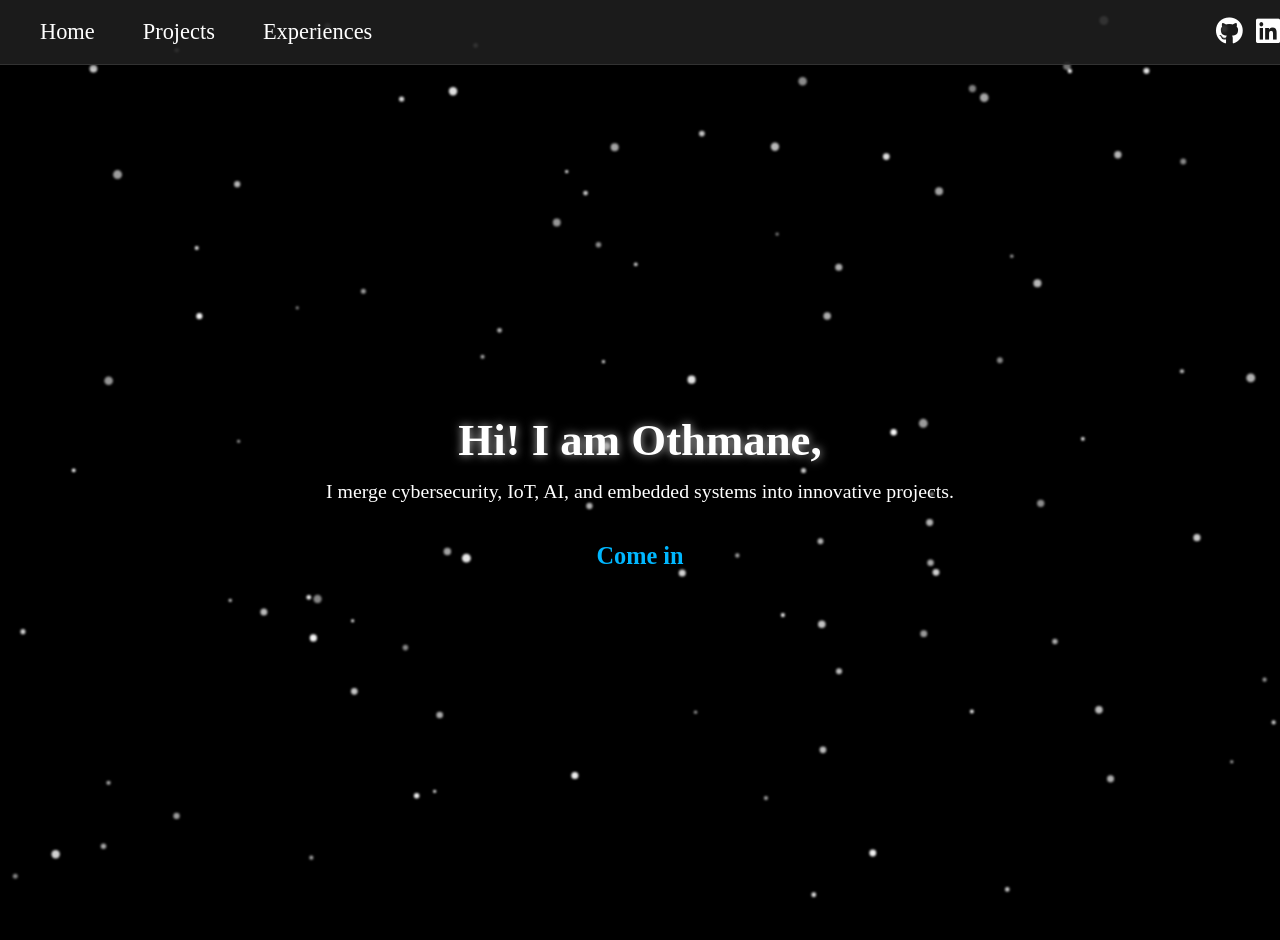
==== index.html @ dab1bed2 "another" ====
<!DOCTYPE html>
<html lang="en">
<head>
    <meta charset="UTF-8">
    <meta name="viewport" content="width=device-width, initial-scale=1.0">
    <title>Othmane's Portfolio</title>
    <link rel="stylesheet" href="https://cdnjs.cloudflare.com/ajax/libs/font-awesome/6.4.2/css/all.min.css">
    <style>
        body {
            margin: 0;
            font-family: 'Noto Serif', serif;
            background: #000000; /* Solid black background */
            color: #ffffff;
            overflow-x: hidden;
        }

        #particles {
            position: absolute;
            top: 0;
            left: 0;
            width: 100%;
            height: 100%;
            pointer-events: none;
            z-index: 0;
            filter: blur(1px); /* Glow effect for particles */
        }

        nav {
            background: rgba(30, 30, 30, 0.9); /* Slightly lighter, semi-transparent gray */
            padding: 1rem;
            position: fixed;
            width: 100%;
            top: 0;
            z-index: 2;
            box-shadow: 0 2px 5px rgba(0, 0, 0, 0.3); /* Subtle shadow for depth */
            border-bottom: 1px solid rgba(255, 255, 255, 0.1); /* Subtle border */
            display: flex;
            justify-content: space-between;
            align-items: center;
        }

        .nav-links {
            display: flex;
            align-items: center;
            flex-wrap: wrap; /* Allow wrapping on small screens */
        }

        .nav-links a {
            color: #ffffff;
            text-decoration: none;
            margin: 0 1.5rem;
            font-size: calc(1rem + 0.5vw); /* Larger on wider screens */
            font-family: 'Noto Serif', serif;
            transition: color 0.3s;
        }

        .nav-links a:hover {
            color: #800080; /* Purple hover effect */
            text-decoration: none;
        }

        .social-links {
            display: flex;
            align-items: center;
            margin-right: 1rem;
        }

        .social-links a {
            color: #ffffff;
            font-size: calc(1.4rem + 0.4vw); /* Adjusted for mobile */
            margin-left: 0.8rem;
            transition: color 0.3s;
        }

        .social-links a:hover {
            color: #800080; /* Purple hover effect */
        }

        .content {
            max-width: 1200px;
            margin: 80px auto 20px;
            padding: 20px;
            text-align: left; /* Left-align all content */
            z-index: 1;
            position: relative;
        }

        .home-text {
            display: flex;
            flex-direction: column;
            align-items: center; /* Keep home text centered */
            justify-content: center;
            min-height: calc(100vh - 100px); /* Full viewport height minus nav */
            overflow: hidden; /* Prevent scrolling */
        }

        h1 {
            font-size: calc(2rem + 1vw); /* Larger on wider screens */
            text-shadow: 0 0 10px rgba(255, 255, 255, 0.7);
            font-family: 'Noto Serif', serif;
            margin: 0;
        }

        h2 {
            font-size: calc(1.6rem + 0.5vw); /* Larger for section headings */
            margin: 20px 0 10px;
            font-family: 'Noto Serif', serif;
        }

        p {
            font-size: calc(1rem + 0.3vw); /* Slightly larger text */
            margin: 10px 0;
            line-height: 1.6;
            font-family: 'Noto Serif', serif;
        }

        .home-text p:last-child {
            font-size: calc(1.2rem + 0.4vw); /* Larger for emphasis */
            font-weight: bold;
            margin-top: 20px;
            color: #00b7ff; /* Blue for emphasis */
            transition: color 0.3s;
        }

        .home-text p:last-child:hover {
            color: #800080; /* Purple hover effect */
        }

        .grid {
            display: grid;
            grid-template-columns: repeat(auto-fit, minmax(350px, 1fr)); /* Max 2 columns */
            gap: 30px; /* Increased gap for less crowding */
            margin-top: 20px;
        }

        .experience-grid {
            display: flex;
            flex-direction: column;
            gap: 30px; /* Increased gap */
            margin-top: 20px;
        }

        .card {
            background: rgba(255, 255, 255, 0.1);
            border-radius: 10px;
            padding: 25px; /* More padding for breathing room */
            transition: transform 0.3s;
            min-height: 450px; /* Slightly taller cards */
            text-align: left; /* Left-align card content */
        }

        .experience-card {
            background: rgba(255, 255, 255, 0.1);
            border-radius: 10px;
            padding: 25px; /* More padding */
            transition: transform 0.3s;
            width: calc(100% - 40px); /* Full width minus padding for aesthetics */
            text-align: left; /* Left-align card content */
        }

        .card:hover, .experience-card:hover {
            transform: translateY(-5px);
        }

        .card h3, .experience-card h3 {
            margin: 0 0 10px;
            font-size: calc(1.3rem + 0.3vw); /* Larger title */
            font-family: 'Noto Serif', serif;
            display: flex;
            justify-content: flex-start; /* Left-align title and icons */
            gap: 10px;
        }

        .card h3 a, .experience-card h3 a {
            color: #ffffff;
            text-decoration: none;
            font-size: calc(1.4rem + 0.4vw); /* Larger icons */
            transition: color 0.3s;
        }

        .card h3 a:hover, .experience-card h3 a:hover {
            color: #00b7ff;
        }

        .card p, .experience-card p {
            margin: 0 0 10px;
            font-size: calc(1rem + 0.2vw); /* Larger body text */
            line-height: 1.5;
            font-family: 'Noto Serif', serif;
        }

        .card a:not(.icon), .experience-card a:not(.icon) {
            color: #00b7ff;
            text-decoration: none;
        }

        .card a:not(.icon):hover, .experience-card a:not(.icon):hover {
            text-decoration: underline;
        }

        .video-container {
            position: relative;
            padding-bottom: 56.25%; /* 16:9 aspect ratio */
            height: 0;
            margin: 10px 0;
        }

        .video-container iframe {
            position: absolute;
            top: 0;
            left: 0;
            width: 100%;
            height: 100%;
            border: none;
            border-radius: 5px;
        }

        .certificate-image {
            max-width: 100%;
            height: auto;
            border-radius: 5px;
            margin: 10px 0;
        }

        @media (max-width: 600px) {
            nav {
                flex-direction: column;
                padding: 0.5rem;
            }

            .nav-links {
                margin-bottom: 0.5rem;
            }

            .nav-links a {
                margin: 0 0.8rem;
                font-size: calc(0.9rem + 0.5vw);
            }

            .social-links a {
                font-size: calc(1.2rem + 0.4vw);
                margin-left: 0.5rem;
            }

            .content {
                margin: 60px auto 10px;
                padding: 10px;
                text-align: left; /* Maintain left alignment on mobile */
            }

            .home-text {
                min-height: calc(100vh - 80px); /* Adjust for smaller nav */
            }

            h1 {
                font-size: calc(1.8rem + 1vw);
            }

            h2 {
                font-size: calc(1.4rem + 0.5vw);
            }

            p {
                font-size: calc(0.9rem + 0.3vw);
            }

            .home-text p:last-child {
                font-size: calc(1rem + 0.4vw);
            }

            .grid {
                grid-template-columns: 1fr; /* Single column on mobile */
            }

            .experience-grid {
                gap: 20px; /* Slightly smaller gap on mobile */
            }

            .card, .experience-card {
                min-height: 300px; /* Shorter cards on mobile */
                padding: 15px;
                text-align: left; /* Maintain left alignment on mobile */
            }

            .experience-card {
                width: calc(100% - 20px); /* Adjust padding for mobile */
            }

            .card h3, .experience-card h3 {
                font-size: calc(1.1rem + 0.3vw);
                justify-content: flex-start; /* Maintain left alignment on mobile */
            }

            .card p, .experience-card p {
                font-size: calc(0.9rem + 0.2vw);
            }
        }
    </style>
</head>
<body>
    <canvas id="particles"></canvas>
    <nav>
        <div class="nav-links">
            <a href="#home">Home</a>
            <a href="#projects">Projects</a>
            <a href="#experiences-certifications">Experiences</a>
        </div>
        <div class="social-links">
            <a href="https://github.com/elEsquina" target="_blank"><i class="fab fa-github"></i></a>
            <a href="https://www.linkedin.com/in/othmane-azoubi-593814257" target="_blank"><i class="fab fa-linkedin"></i></a>
        </div>
    </nav>
    <div class="content" id="content">
        <div class="home-text" id="home">
            <h1>Hi! I am Othmane,</h1>
            <p>I merge cybersecurity, IoT, AI, and embedded systems into innovative projects.</p>
            <p>Come in</p>
        </div>
    </div>

    <script>
        // Particle effect
        const canvas = document.getElementById('particles');
        const ctx = canvas.getContext('2d');
        canvas.width = window.innerWidth;
        canvas.height = window.innerHeight;

        const particlesArray = [];
        const numberOfParticles = 100;
        const trailLength = 10; // Number of trail points

        class Particle {
            constructor() {
                this.reset();
            }

            reset() {
                this.x = Math.random() * canvas.width;
                this.y = Math.random() * canvas.height;
                this.size = Math.random() * 3 + 1.5; // Base size
                this.baseSize = this.size; // Store original size
                this.speedX = Math.random() * 0.4 - 0.2;
                this.speedY = Math.random() * 0.4 - 0.2;
                this.brightness = Math.random() * 0.5 + 0.5; // Base brightness
                this.baseBrightness = this.brightness; // Store original brightness
                this.isActive = false; // Track activation state
                this.activeTimer = 0; // Timer for activation duration
                this.trail = []; // Store trail positions
            }

            update() {
                if (this.isActive) {
                    // Update trail
                    this.trail.push({ x: this.x, y: this.y, brightness: this.brightness });
                    if (this.trail.length > trailLength) {
                        this.trail.shift();
                    }
                    // Check timer
                    this.activeTimer -= 16.67; // Approx. 60fps (1000ms / 60)
                    if (this.activeTimer <= 0) {
                        this.isActive = false;
                        this.size = this.baseSize;
                        this.brightness = this.baseBrightness;
                        this.trail = []; // Clear trail
                    }
                } else {
                    // Normal movement
                    this.x += this.speedX;
                    this.y += this.speedY;
                    if (this.x < 0 || this.x > canvas.width) this.speedX *= -1;
                    if (this.y < 0 || this.y > canvas.height) this.speedY *= -1;
                    this.trail = []; // Clear trail when not active
                }
            }

            draw() {
                // Draw trail
                for (let i = 0; i < this.trail.length; i++) {
                    const trailPoint = this.trail[i];
                    const trailBrightness = this.brightness * (i + 1) / this.trail.length;
                    ctx.fillStyle = `rgba(255, 255, 255, ${trailBrightness * 0.5})`;
                    ctx.beginPath();
                    ctx.arc(trailPoint.x, trailPoint.y, this.size * (i + 1) / this.trail.length, 0, Math.PI * 2);
                    ctx.fill();
                }
                // Draw main particle
                ctx.fillStyle = `rgba(255, 255, 255, ${this.brightness})`;
                ctx.beginPath();
                ctx.arc(this.x, this.y, this.size, 0, Math.PI * 2);
                ctx.fill();
            }

            activate() {
                this.isActive = true;
                this.size = this.baseSize * 2; // Double size when active
                this.brightness = 1; // Max brightness when active
                this.activeTimer = 500; // Active for 500ms
                this.trail = []; // Clear trail on activation
            }
        }

        function init() {
            for (let i = 0; i < numberOfParticles; i++) {
                particlesArray.push(new Particle());
            }
        }

        function animate() {
            ctx.clearRect(0, 0, canvas.width, canvas.height);
            for (let i = 0; i < particlesArray.length; i++) {
                particlesArray[i].update();
                particlesArray[i].draw();
            }
            requestAnimationFrame(animate);
        }

        // Activate a random particle every 2 seconds
        function activateRandomParticle() {
            const randomIndex = Math.floor(Math.random() * particlesArray.length);
            particlesArray[randomIndex].activate();
        }

        init();
        animate();
        setInterval(activateRandomParticle, 2000); // Activate every 2 seconds

        window.addEventListener('resize', () => {
            canvas.width = window.innerWidth;
            canvas.height = window.innerHeight;
        });

        // Dynamic content rendering
        async function loadContent() {
            try {
                const response = await fetch('data.json');
                if (!response.ok) {
                    throw new Error(`HTTP error! status: ${response.status}`);
                }
                const data = await response.json();
                const contentDiv = document.getElementById('content');

                function renderHome() {
                    contentDiv.innerHTML = `
                        <div class="home-text" id="home">
                            <h1>Hi! I am Othmane,</h1>
                            <p>I merge cybersecurity, IoT, AI, and embedded systems into innovative projects.</p>
                            <p>Come in</p>
                        </div>
                    `;
                }

                function renderProjects() {
                    let html = '<h1>My Projects</h1><div id="projects" class="grid">';
                    data.projects.forEach(project => {
                        html += `
                            <div class="card">
                                <h3>
                                    ${project.title}
                                 </h3>
                                <p>${project.date}</p>
                                ${project.video ? `
                                    <div class="video-container">
                                        <iframe src="${project.video}" title="${project.title} video" frameborder="0" allow="accelerometer; autoplay; clipboard-write; encrypted-media; gyroscope; picture-in-picture" allowfullscreen></iframe>
                                    </div>
                                ` : ''}
                                <div>${project.description}</div>
                                ${project.github ? `
                                    <p><a href="${project.github}" target="_blank">View Source Code</a></p>
                                ` : ''}
                                ${project.link ? `
                                    <p><a href="${project.link}" target="_blank">View Project</a></p>
                                ` : ''}
                            </div>
                        `;
                    });
                    html += '</div>';
                    contentDiv.innerHTML = html;
                }

                function renderExperiencesAndCertifications() {
                    let html = '<h1>Professional Experiences and Certifications</h1><div id="experiences-certifications">';
                    
                    // Professional Experiences Section
                    html += '<h2>Professional Experiences</h2><div class="experience-grid">';
                    if (data.experiences && data.experiences.length > 0) {
                        data.experiences.forEach(exp => {
                            html += `
                                <div class="experience-card">
                                    <h3>
                                        ${exp.title}
                                     </h3>
                                    <p><strong>Company:</strong> ${exp.company}</p>
                                    <p><strong>Date:</strong> ${exp.date}</p>
                                    <p>${exp.description}</p>
                                    ${exp.link ? `
                                        <p><a href="${exp.link}" target="_blank">View Details</a></p>
                                    ` : ''}
                                </div>
                            `;
                        });
                    } else {
                        html += '<p>No professional experiences available at this time.</p>';
                    }
                    html += '</div>';

                    // Certifications Section
                    html += '<h2>Certifications</h2><div class="grid">';
                    if (data.certificates && data.certificates.length > 0) {
                        data.certificates.forEach(cert => {
                            html += `
                                <div class="card">
                                    <h3>
                                        ${cert.title}
                                    
                                    </h3>
                                    <p><strong>Issued by:</strong> ${cert.issuer}</p>
                                    <p><strong>Date:</strong> ${cert.date}</p>
                                    ${cert.image ? `
                                        <img src="${cert.image}" alt="${cert.title}" class="certificate-image">
                                    ` : '<p>No certificate image available.</p>'}
                                </div>
                            `;
                        });
                    } else {
                        html += '<p>No certifications available at this time.</p>';
                    }
                    html += '</div>';

                    contentDiv.innerHTML = html;
                }

                // Handle navigation
                window.addEventListener('hashchange', () => {
                    const hash = window.location.hash || '#home';
                    if (hash === '#home') renderHome();
                    else if (hash === '#projects') renderProjects();
                    else if (hash === '#experiences-certifications') renderExperiencesAndCertifications();
                });

                // Initial render based on hash
                const hash = window.location.hash || '#home';
                if (hash === '#home') renderHome();
                else if (hash === '#projects') renderProjects();
                else if (hash === '#experiences-certifications') renderExperiencesAndCertifications();
            } catch (error) {
                console.error('Error loading data:', error);
                const contentDiv = document.getElementById('content');
                contentDiv.innerHTML = `
                    <div class="home-text" id="home">
                        <h1>Hi! I am Othmane,</h1>
                        <p>I merge cybersecurity, IoT, AI, and embedded systems into innovative projects.</p>
                        <p>Come in</p>
                        <p style="color: #ff5555;">Error loading content. Please ensure data.json is accessible and try again.</p>
                    </div>
                `;
            }
        }

        loadContent();
    </script>
</body>
</html>
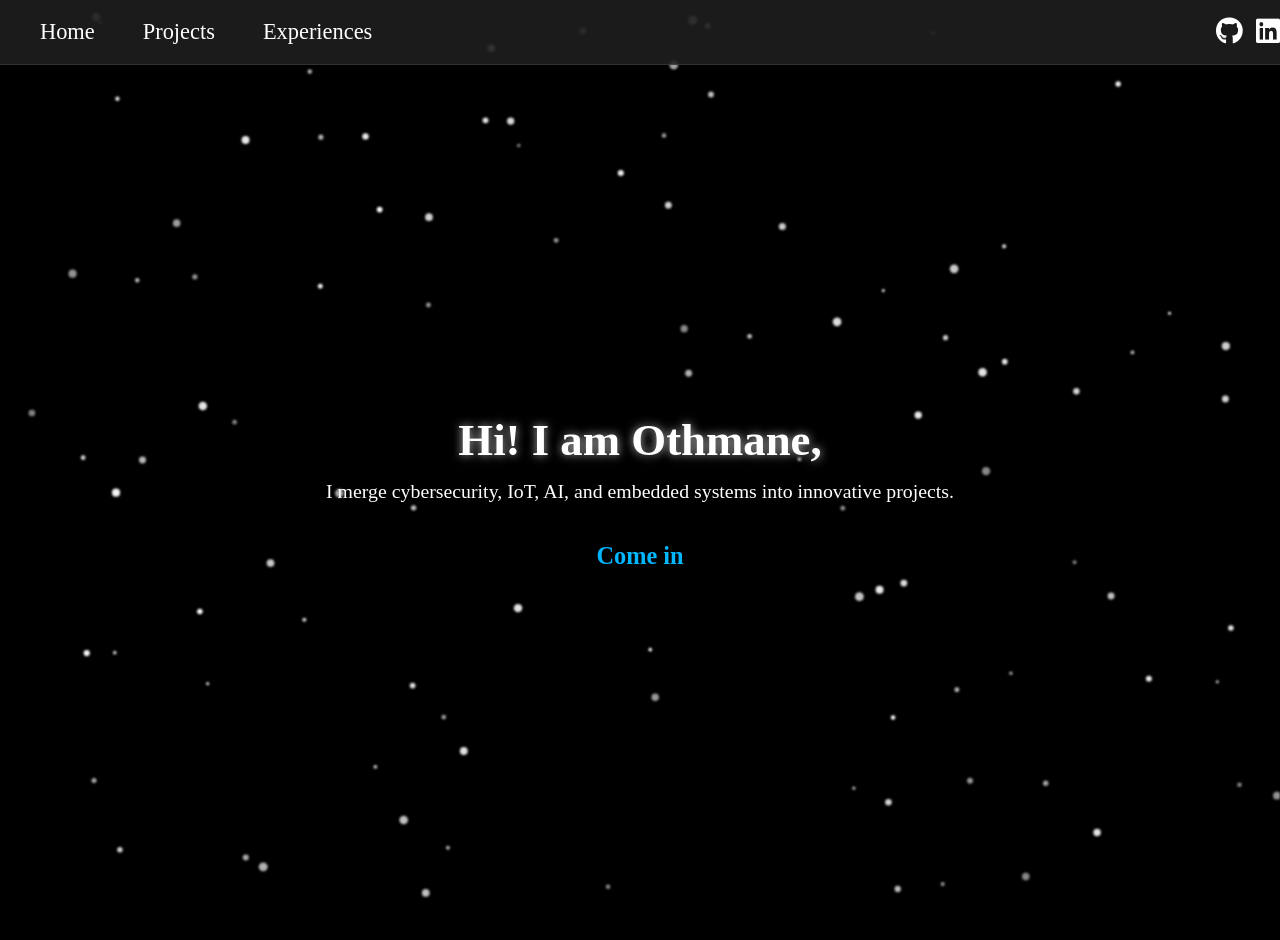
==== commit 554f6f19: "edit" ====
--- a/index.html
+++ b/index.html
@@ -3,7 +3,7 @@
 <head>
     <meta charset="UTF-8">
     <meta name="viewport" content="width=device-width, initial-scale=1.0">
-    <title>Othmane's Portfolio</title>
+    <title>Othmane</title>
     <link rel="stylesheet" href="https://cdnjs.cloudflare.com/ajax/libs/font-awesome/6.4.2/css/all.min.css">
     <style>
         body {
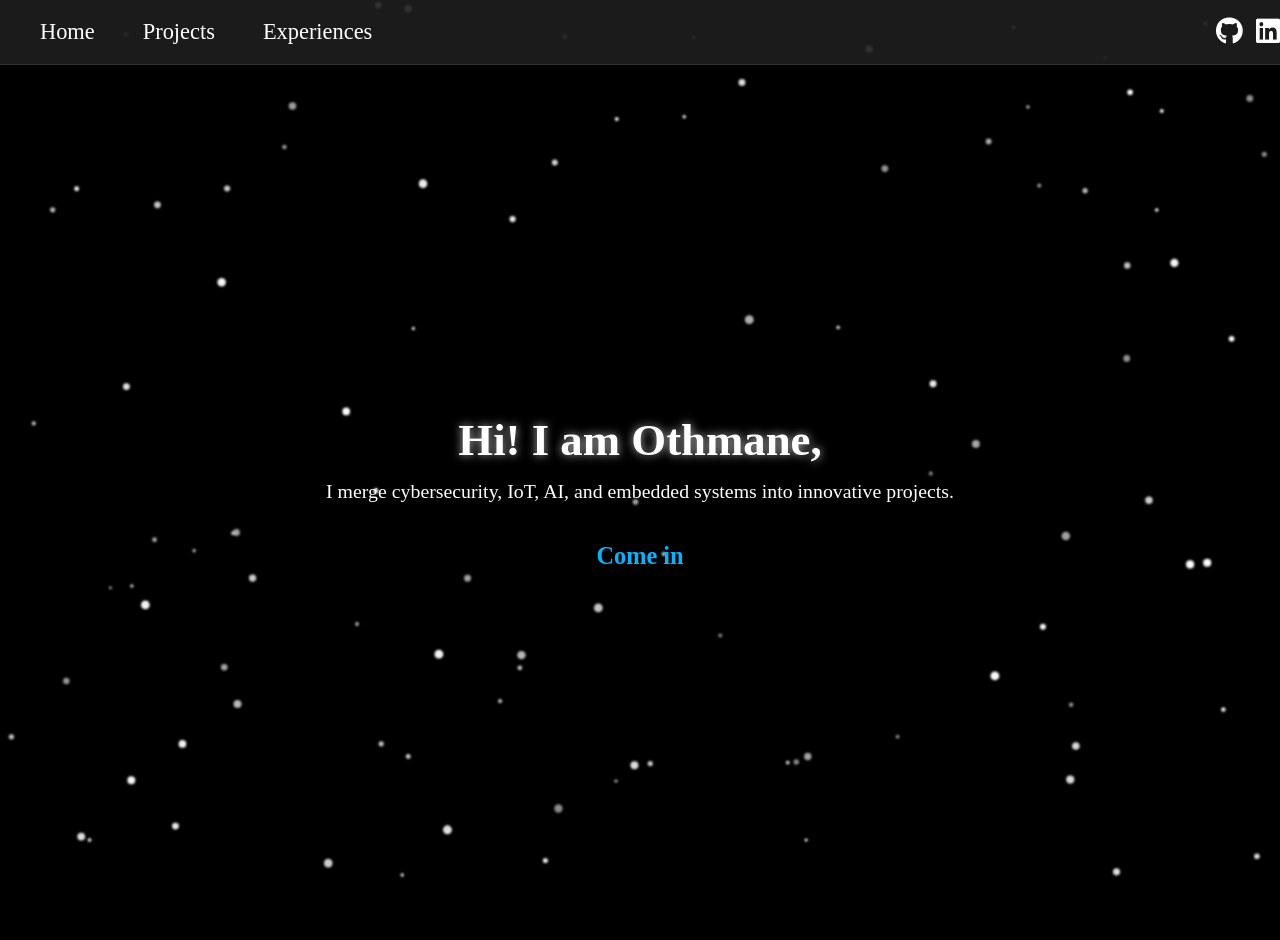
==== commit 87595d70: "edit" ====
--- a/index.html
+++ b/index.html
@@ -4,6 +4,7 @@
     <meta charset="UTF-8">
     <meta name="viewport" content="width=device-width, initial-scale=1.0">
     <title>Othmane</title>
+    <link rel="icon" href="ico.png" type="image/png">
     <link rel="stylesheet" href="https://cdnjs.cloudflare.com/ajax/libs/font-awesome/6.4.2/css/all.min.css">
     <style>
         body {
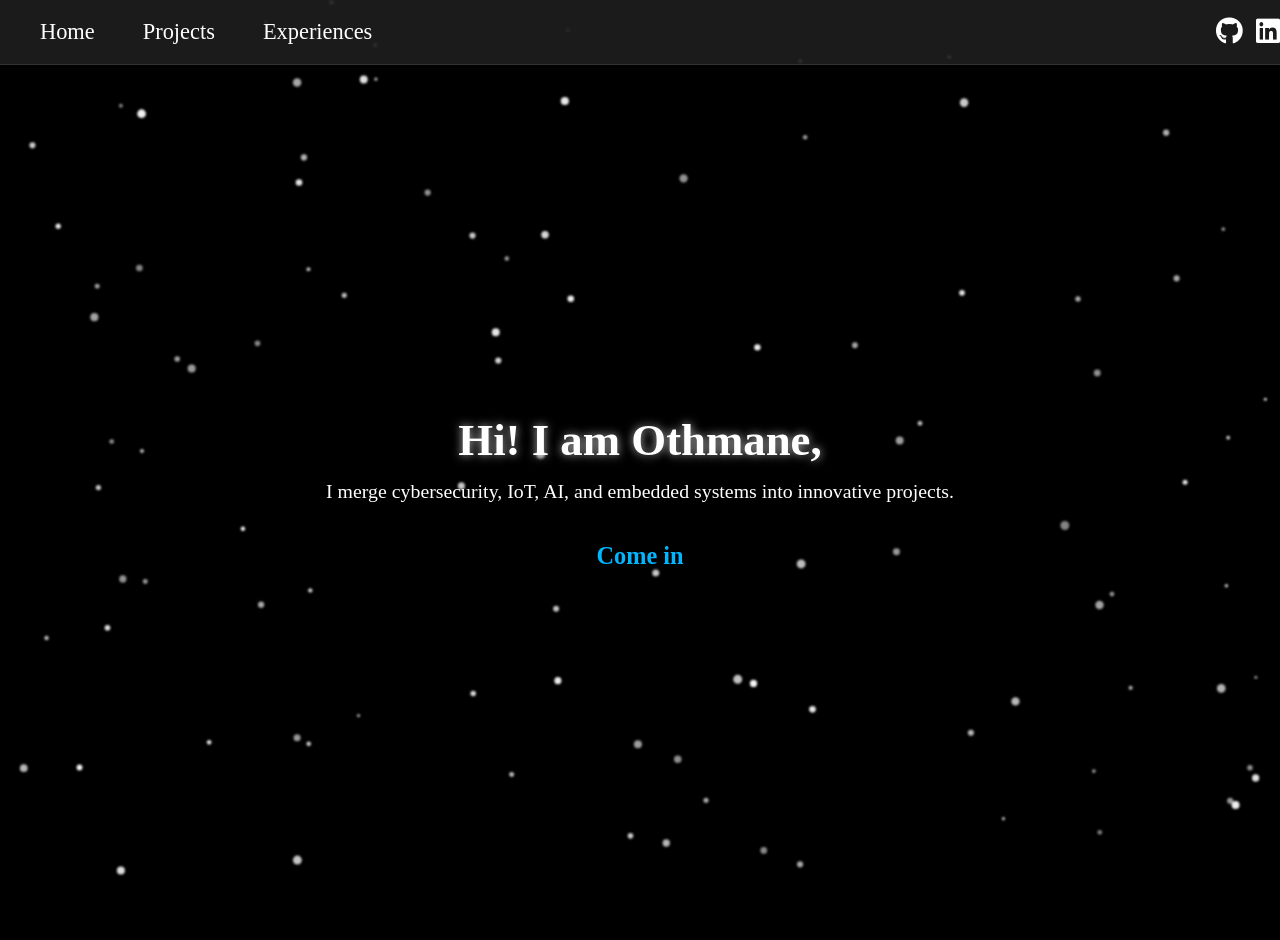
==== commit 77b7d6f9: "a" ====
--- a/index.html
+++ b/index.html
@@ -315,7 +315,7 @@
         <div class="home-text" id="home">
             <h1>Hi! I am Othmane,</h1>
             <p>I merge cybersecurity, IoT, AI, and embedded systems into innovative projects.</p>
-            <p>Come in</p>
+            <p><a href="#projects">Come in</a></p>
         </div>
     </div>
 
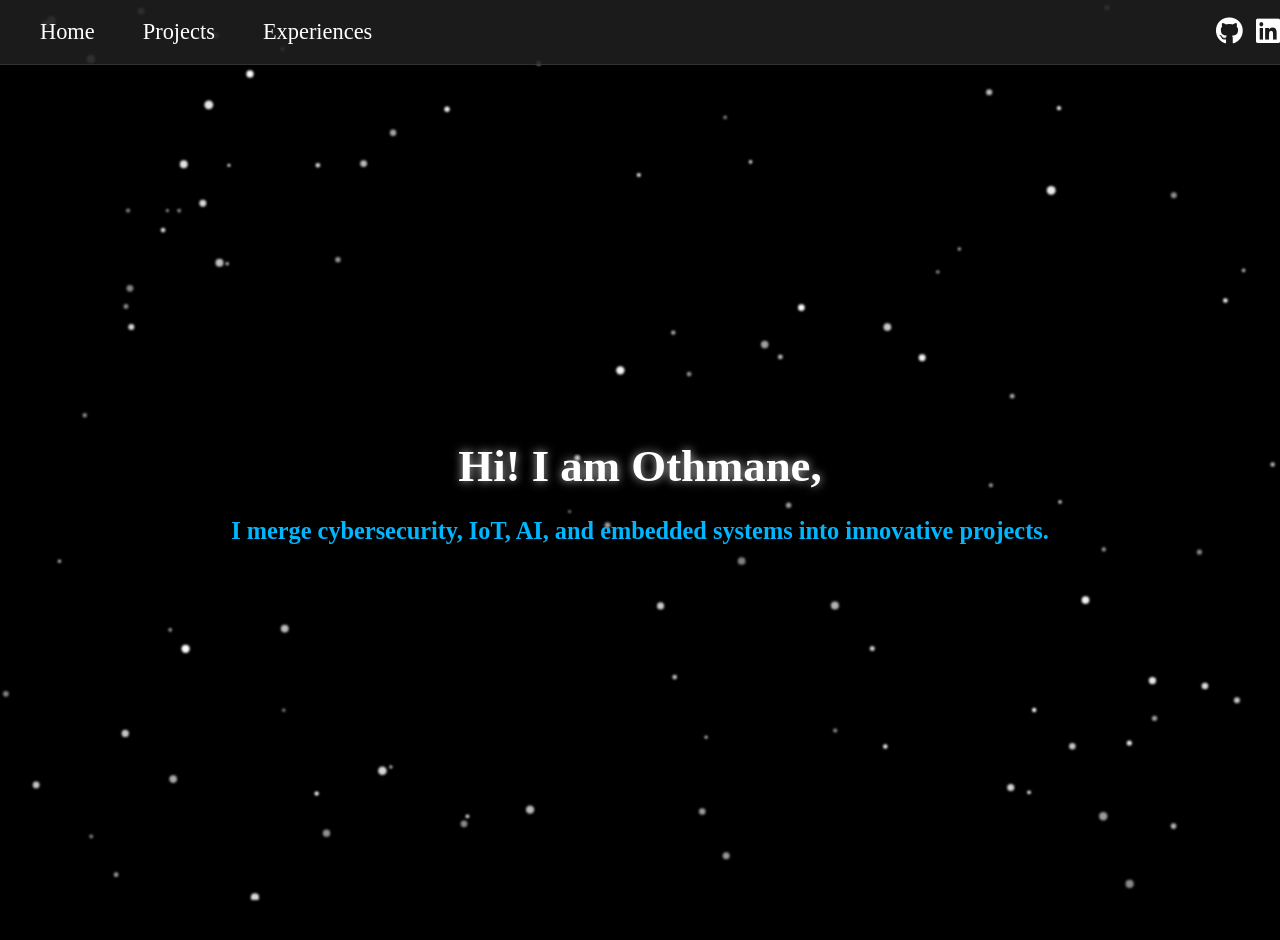
==== commit 21fa0a42: "reports" ====
--- a/index.html
+++ b/index.html
@@ -9,7 +9,7 @@
     <style>
         body {
             margin: 0;
-            font-family: 'Noto Serif', serif;
+            font-family: 'Times New Roman', Times, serif; /* LaTeX-like font */
             background: #000000; /* Solid black background */
             color: #ffffff;
             overflow-x: hidden;
@@ -51,7 +51,7 @@
             text-decoration: none;
             margin: 0 1.5rem;
             font-size: calc(1rem + 0.5vw); /* Larger on wider screens */
-            font-family: 'Noto Serif', serif;
+            font-family: 'Times New Roman', Times, serif;
             transition: color 0.3s;
         }
 
@@ -98,21 +98,21 @@
         h1 {
             font-size: calc(2rem + 1vw); /* Larger on wider screens */
             text-shadow: 0 0 10px rgba(255, 255, 255, 0.7);
-            font-family: 'Noto Serif', serif;
+            font-family: 'Times New Roman', Times, serif;
             margin: 0;
         }
 
         h2 {
             font-size: calc(1.6rem + 0.5vw); /* Larger for section headings */
             margin: 20px 0 10px;
-            font-family: 'Noto Serif', serif;
+            font-family: 'Times New Roman', Times, serif;
         }
 
         p {
             font-size: calc(1rem + 0.3vw); /* Slightly larger text */
             margin: 10px 0;
             line-height: 1.6;
-            font-family: 'Noto Serif', serif;
+            font-family: 'Times New Roman', Times, serif;
         }
 
         .home-text p:last-child {
@@ -166,7 +166,7 @@
         .card h3, .experience-card h3 {
             margin: 0 0 10px;
             font-size: calc(1.3rem + 0.3vw); /* Larger title */
-            font-family: 'Noto Serif', serif;
+            font-family: 'Times New Roman', Times, serif;
             display: flex;
             justify-content: flex-start; /* Left-align title and icons */
             gap: 10px;
@@ -187,12 +187,13 @@
             margin: 0 0 10px;
             font-size: calc(1rem + 0.2vw); /* Larger body text */
             line-height: 1.5;
-            font-family: 'Noto Serif', serif;
+            font-family: 'Times New Roman', Times, serif;
         }
 
         .card a:not(.icon), .experience-card a:not(.icon) {
             color: #00b7ff;
             text-decoration: none;
+            margin-right: 15px; /* Space between buttons */
         }
 
         .card a:not(.icon):hover, .experience-card a:not(.icon):hover {
@@ -315,7 +316,6 @@
         <div class="home-text" id="home">
             <h1>Hi! I am Othmane,</h1>
             <p>I merge cybersecurity, IoT, AI, and embedded systems into innovative projects.</p>
-            <p><a href="#projects">Come in</a></p>
         </div>
     </div>
 
@@ -445,7 +445,6 @@
                         <div class="home-text" id="home">
                             <h1>Hi! I am Othmane,</h1>
                             <p>I merge cybersecurity, IoT, AI, and embedded systems into innovative projects.</p>
-                            <p>Come in</p>
                         </div>
                     `;
                 }
@@ -457,7 +456,7 @@
                             <div class="card">
                                 <h3>
                                     ${project.title}
-                                 </h3>
+                                </h3>
                                 <p>${project.date}</p>
                                 ${project.video ? `
                                     <div class="video-container">
@@ -465,12 +464,17 @@
                                     </div>
                                 ` : ''}
                                 <div>${project.description}</div>
-                                ${project.github ? `
-                                    <p><a href="${project.github}" target="_blank">View Source Code</a></p>
-                                ` : ''}
-                                ${project.link ? `
-                                    <p><a href="${project.link}" target="_blank">View Project</a></p>
-                                ` : ''}
+                                <p>
+                                    ${project.github ? `
+                                        <a href="${project.github}" target="_blank">View Source Code</a>
+                                    ` : ''}
+                                    ${project.report ? `
+                                        <a href="${project.report}" target="_blank">View Report</a>
+                                    ` : ''}
+                                    ${project.link ? `
+                                        <a href="${project.link}" target="_blank">View Project</a>
+                                    ` : ''}
+                                </p>
                             </div>
                         `;
                     });
@@ -489,13 +493,18 @@
                                 <div class="experience-card">
                                     <h3>
                                         ${exp.title}
-                                     </h3>
+                                    </h3>
                                     <p><strong>Company:</strong> ${exp.company}</p>
                                     <p><strong>Date:</strong> ${exp.date}</p>
                                     <p>${exp.description}</p>
-                                    ${exp.link ? `
-                                        <p><a href="${exp.link}" target="_blank">View Details</a></p>
-                                    ` : ''}
+                                    <p>
+                                        ${exp.link ? `
+                                            <a href="${exp.link}" target="_blank">View Details</a>
+                                        ` : ''}
+                                        ${exp.report ? `
+                                            <a href="${exp.report}" target="_blank">View Report</a>
+                                        ` : ''}
+                                    </p>
                                 </div>
                             `;
                         });
@@ -512,7 +521,6 @@
                                 <div class="card">
                                     <h3>
                                         ${cert.title}
-                                    
                                     </h3>
                                     <p><strong>Issued by:</strong> ${cert.issuer}</p>
                                     <p><strong>Date:</strong> ${cert.date}</p>
@@ -550,7 +558,6 @@
                     <div class="home-text" id="home">
                         <h1>Hi! I am Othmane,</h1>
                         <p>I merge cybersecurity, IoT, AI, and embedded systems into innovative projects.</p>
-                        <p>Come in</p>
                         <p style="color: #ff5555;">Error loading content. Please ensure data.json is accessible and try again.</p>
                     </div>
                 `;
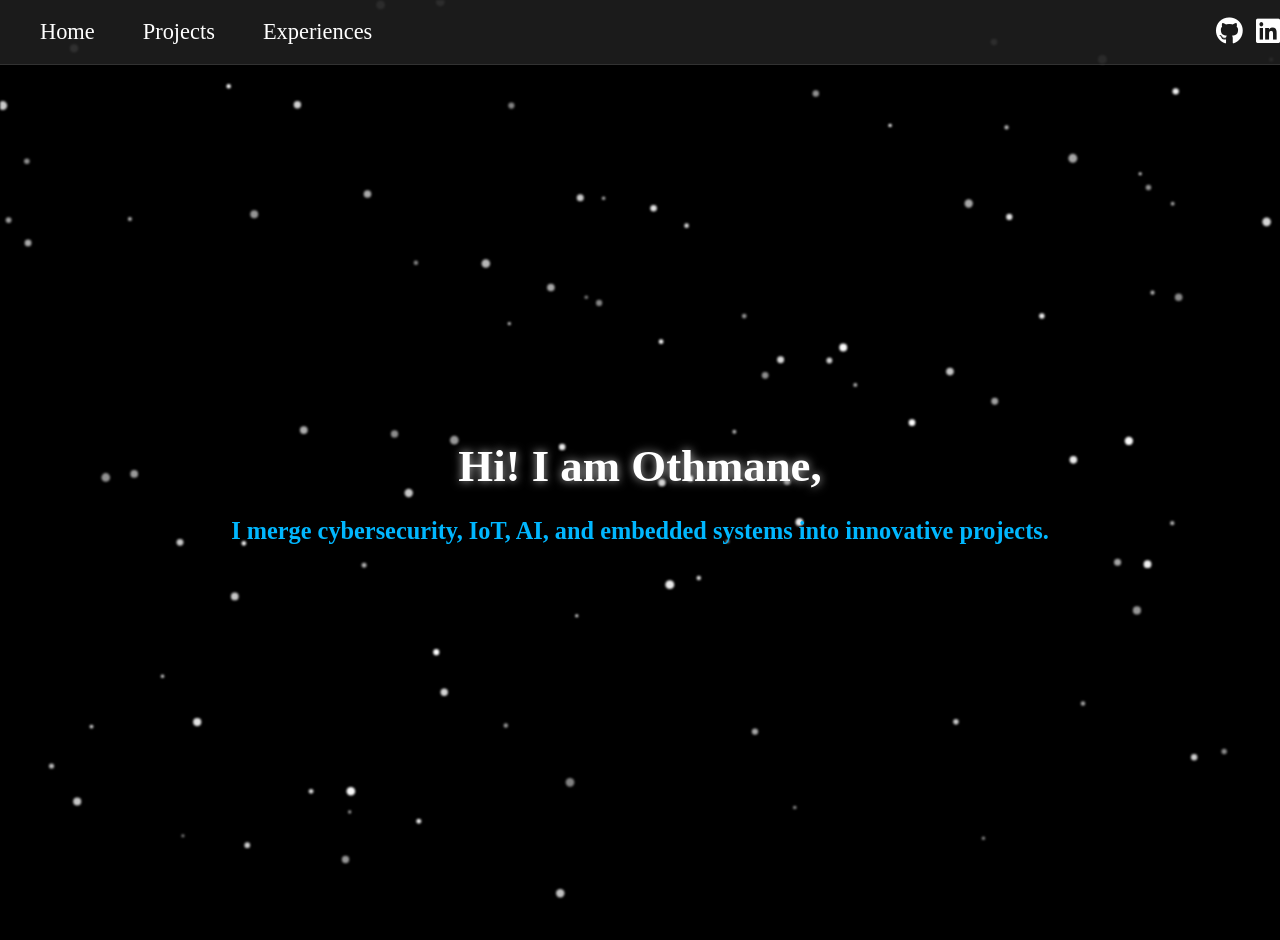
==== commit da28ee41: "certifs" ====
--- a/index.html
+++ b/index.html
@@ -190,14 +190,24 @@
             font-family: 'Times New Roman', Times, serif;
         }
 
-        .card a:not(.icon), .experience-card a:not(.icon) {
-            color: #00b7ff;
+        .button {
+            display: inline-block;
+            padding: 8px 16px;
+            background: #00b7ff; /* Blue background */
+            color: #ffffff;
             text-decoration: none;
-            margin-right: 15px; /* Space between buttons */
-        }
-
-        .card a:not(.icon):hover, .experience-card a:not(.icon):hover {
-            text-decoration: underline;
+            border-radius: 5px;
+            margin-right: 10px;
+            margin-top: 10px;
+            font-size: calc(0.9rem + 0.2vw);
+            transition: background 0.3s, transform 0.2s;
+            font-family: 'Times New Roman', Times, serif;
+        }
+
+        .button:hover {
+            background: #800080; /* Purple hover effect */
+            transform: scale(1.05);
+            text-decoration: none;
         }
 
         .video-container {
@@ -295,6 +305,11 @@
 
             .card p, .experience-card p {
                 font-size: calc(0.9rem + 0.2vw);
+            }
+
+            .button {
+                padding: 6px 12px;
+                font-size: calc(0.8rem + 0.2vw);
             }
         }
     </style>
@@ -466,13 +481,13 @@
                                 <div>${project.description}</div>
                                 <p>
                                     ${project.github ? `
-                                        <a href="${project.github}" target="_blank">View Source Code</a>
+                                        <a href="${project.github}" target="_blank" class="button">View Source Code</a>
                                     ` : ''}
                                     ${project.report ? `
-                                        <a href="${project.report}" target="_blank">View Report</a>
+                                        <a href="${project.report}" target="_blank" class="button">View Report</a>
                                     ` : ''}
                                     ${project.link ? `
-                                        <a href="${project.link}" target="_blank">View Project</a>
+                                        <a href="${project.link}" target="_blank" class="button">View Project</a>
                                     ` : ''}
                                 </p>
                             </div>
@@ -499,10 +514,10 @@
                                     <p>${exp.description}</p>
                                     <p>
                                         ${exp.link ? `
-                                            <a href="${exp.link}" target="_blank">View Details</a>
+                                            <a href="${exp.link}" target="_blank" class="button">View Details</a>
                                         ` : ''}
                                         ${exp.report ? `
-                                            <a href="${exp.report}" target="_blank">View Report</a>
+                                            <a href="${exp.report}" target="_blank" class="button">View Report</a>
                                         ` : ''}
                                     </p>
                                 </div>
@@ -527,6 +542,9 @@
                                     ${cert.image ? `
                                         <img src="${cert.image}" alt="${cert.title}" class="certificate-image">
                                     ` : '<p>No certificate image available.</p>'}
+                                    ${cert.report ? `
+                                            <a href="${cert.report}" target="_blank" class="button">View Report</a>
+                                        ` : ''}
                                 </div>
                             `;
                         });
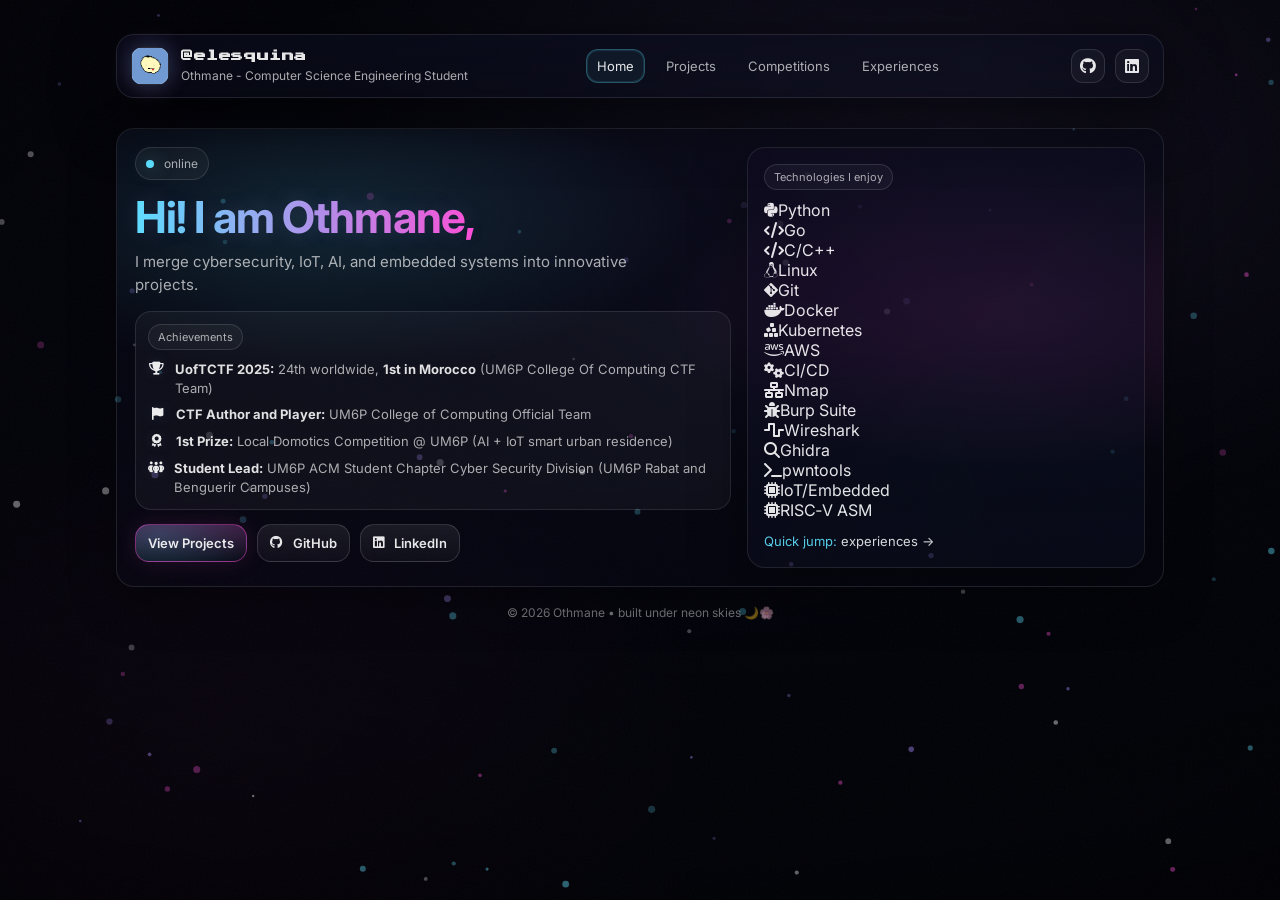
==== commit 07dc06df: "second" ====
--- a/index.html
+++ b/index.html
@@ -1,588 +1,1276 @@
-<!DOCTYPE html>
+<!doctype html>
 <html lang="en">
 <head>
-    <meta charset="UTF-8">
-    <meta name="viewport" content="width=device-width, initial-scale=1.0">
-    <title>Othmane</title>
-    <link rel="icon" href="ico.png" type="image/png">
-    <link rel="stylesheet" href="https://cdnjs.cloudflare.com/ajax/libs/font-awesome/6.4.2/css/all.min.css">
-    <style>
-        body {
-            margin: 0;
-            font-family: 'Times New Roman', Times, serif; /* LaTeX-like font */
-            background: #000000; /* Solid black background */
-            color: #ffffff;
-            overflow-x: hidden;
+  <meta charset="UTF-8" />
+  <meta name="viewport" content="width=device-width, initial-scale=1.0"/>
+  <title>Othmane — Neon Sakura</title>
+
+  <!-- Favicon -->
+  <link rel="icon" href="ico.png" type="image/png">
+
+  <!-- Icons -->
+  <link rel="stylesheet" href="https://cdnjs.cloudflare.com/ajax/libs/font-awesome/6.4.2/css/all.min.css">
+
+  <!-- Fonts -->
+  <link rel="preconnect" href="https://fonts.googleapis.com">
+  <link rel="preconnect" href="https://fonts.gstatic.com" crossorigin>
+  <link href="https://fonts.googleapis.com/css2?family=Press+Start+2P&family=Inter:wght@300;400;600;700&display=swap" rel="stylesheet">
+
+  <style>
+    :root{
+      --bg: #070816;
+      --ink: rgba(255,255,255,.90);
+      --muted: rgba(255,255,255,.66);
+
+      --panel: rgba(10, 12, 28, .62);
+      --panel2: rgba(10, 12, 28, .40);
+      --border: rgba(255,255,255,.10);
+
+      --cyan: #5de1ff;
+      --pink: #ff4fd8;
+      --purple: #a78bfa;
+
+      --radius: 18px;
+      --shadow: 0 18px 60px rgba(0,0,0,.55);
+    }
+
+    *{ box-sizing:border-box; }
+    html,body{ height:100%; }
+    body{
+      margin:0;
+      font-family: Inter, system-ui, -apple-system, Segoe UI, Roboto, Arial, sans-serif;
+      color: var(--ink);
+      background: var(--bg);
+      overflow-x:hidden;
+    }
+
+    /* Sakura neon GIF background */
+    .bg{
+      position:fixed;
+      inset:0;
+      z-index:-5;
+      background:
+        radial-gradient(1200px 700px at 75% 15%, rgba(167,139,250,.22), transparent 55%),
+        radial-gradient(900px 600px at 15% 85%, rgba(255,79,216,.16), transparent 60%),
+        url("sakura-midnight-train-wallpaperwaifu-com.gif") center/cover no-repeat fixed;
+      filter: saturate(1.05) contrast(1.06);
+      transform: translateZ(0);
+    }
+
+    /* readability overlay */
+    .vignette{
+      position:fixed;
+      inset:0;
+      z-index:-4;
+      background:
+        radial-gradient(1200px 700px at 50% 45%, rgba(0,0,0,.18), rgba(0,0,0,.70)),
+        linear-gradient(to bottom, rgba(3,4,12,.25), rgba(3,4,12,.72));
+      pointer-events:none;
+    }
+
+    /* scanlines */
+    .scanlines{
+      position:fixed;
+      inset:0;
+      z-index:-3;
+      pointer-events:none;
+      background:
+        repeating-linear-gradient(
+          to bottom,
+          rgba(255,255,255,.035),
+          rgba(255,255,255,.035) 1px,
+          rgba(0,0,0,0) 3px,
+          rgba(0,0,0,0) 6px
+        );
+      mix-blend-mode: soft-light;
+      opacity:.26;
+    }
+
+    /* tiny grain */
+    .grain{
+      position:fixed;
+      inset:-40%;
+      z-index:-2;
+      pointer-events:none;
+      background-image:url("data:image/svg+xml,%3Csvg xmlns='http://www.w3.org/2000/svg' width='160' height='160'%3E%3Cfilter id='n'%3E%3CfeTurbulence type='fractalNoise' baseFrequency='.7' numOctaves='2' stitchTiles='stitch'/%3E%3C/filter%3E%3Crect width='160' height='160' filter='url(%23n)' opacity='.35'/%3E%3C/svg%3E");
+      opacity:.10;
+      animation: drift 12s linear infinite;
+      transform: translateZ(0);
+    }
+    @keyframes drift{
+      0%{ transform:translate3d(-2%, -2%, 0) rotate(0deg); }
+      100%{ transform:translate3d(2%, 2%, 0) rotate(1deg); }
+    }
+
+    /* particles canvas */
+    #particles{
+      position:fixed;
+      inset:0;
+      pointer-events:none;
+      z-index:-1;
+      filter: blur(.35px);
+      mix-blend-mode: screen;
+      opacity:.55;
+    }
+
+    /* layout */
+    .wrap{
+      max-width: 1080px;
+      margin: 0 auto;
+      padding: 22px 16px 76px;
+    }
+
+    header{
+      position: sticky;
+      top: 0;
+      z-index: 50;
+      padding: 12px 0;
+      backdrop-filter: blur(10px);
+    }
+
+    .topbar{
+      display:flex;
+      align-items:center;
+      justify-content:space-between;
+      gap: 14px;
+      padding: 12px 14px;
+      border-radius: var(--radius);
+      border: 1px solid var(--border);
+      background: linear-gradient(180deg, rgba(12,14,32,.62), rgba(12,14,32,.36));
+      box-shadow: var(--shadow);
+    }
+
+    .brand{
+      display:flex;
+      align-items:center;
+      gap: 12px;
+      min-width: 220px;
+    }
+  .logo{
+    width:38px;
+    height:38px;
+    border-radius:12px;
+    background-image: url("./ico.png");
+    background-size: cover;
+    background-position: center;
+    background-repeat: no-repeat;
+    border:1px solid rgba(255,255,255,.14);
+    box-shadow: 0 0 22px rgba(93,225,255,.20), 0 0 28px rgba(255,79,216,.16);
+  }
+
+    .brand h1{
+      margin:0;
+      font-family: "Press Start 2P", monospace;
+      font-size: 12px;
+      letter-spacing: .6px;
+      line-height: 1.2;
+    }
+    .brand span{
+      display:block;
+      margin-top:4px;
+      font-size: 12px;
+      color: var(--muted);
+    }
+
+    nav{
+      display:flex;
+      align-items:center;
+      flex-wrap:wrap;
+      gap: 10px;
+      justify-content:flex-end;
+    }
+    nav a{
+      color: var(--muted);
+      text-decoration:none;
+      font-size: 13px;
+      padding: 8px 10px;
+      border-radius: 12px;
+      border: 1px solid transparent;
+      transition: .18s ease;
+      white-space:nowrap;
+    }
+    nav a:hover{
+      color: var(--ink);
+      border-color: rgba(255,255,255,.12);
+      background: rgba(255,255,255,.04);
+    }
+    nav a.active{
+      color: var(--ink);
+      border-color: rgba(93,225,255,.30);
+      background: rgba(93,225,255,.06);
+      box-shadow: 0 0 0 1px rgba(93,225,255,.12) inset;
+    }
+
+    .social{
+      display:flex;
+      align-items:center;
+      gap: 10px;
+      margin-left: 4px;
+    }
+    .social a{
+      width: 34px;
+      height: 34px;
+      display:grid;
+      place-items:center;
+      border-radius: 12px;
+      border: 1px solid rgba(255,255,255,.12);
+      background: rgba(255,255,255,.04);
+      color: var(--ink);
+      text-decoration:none;
+      transition: .18s ease;
+    }
+    .social a:hover{
+      transform: translateY(-1px);
+      border-color: rgba(255,79,216,.35);
+      box-shadow: 0 12px 22px rgba(0,0,0,.35);
+    }
+
+    /* page shell */
+    main{
+      margin-top: 12px;
+    }
+
+    .panel{
+      margin-top: 18px;
+      padding: 18px;
+      border-radius: var(--radius);
+      border:1px solid rgba(255,255,255,.10);
+      background: linear-gradient(180deg, rgba(10,12,28,.52), rgba(10,12,28,.28));
+      box-shadow: 0 14px 45px rgba(0,0,0,.35);
+      position:relative;
+      overflow:hidden;
+    }
+    .panel::before{
+      content:"";
+      position:absolute;
+      inset:-2px;
+      background:
+        radial-gradient(600px 260px at 20% 20%, rgba(93,225,255,.14), transparent 60%),
+        radial-gradient(520px 240px at 85% 40%, rgba(255,79,216,.16), transparent 65%);
+      pointer-events:none;
+    }
+    .panel > *{ position:relative; }
+
+    .kicker{
+      display:inline-flex;
+      align-items:center;
+      gap:10px;
+      padding: 8px 10px;
+      border-radius: 999px;
+      border:1px solid rgba(255,255,255,.12);
+      background: rgba(255,255,255,.04);
+      color: var(--muted);
+      font-size: 12px;
+      width: fit-content;
+    }
+    .dot{
+      width:8px; height:8px;
+      border-radius: 99px;
+      background: var(--cyan);
+      box-shadow: 0 0 18px rgba(93,225,255,.55);
+      animation: pulse 1.4s ease-in-out infinite;
+    }
+    @keyframes pulse{
+      0%,100%{ transform:scale(1); opacity:.7; }
+      50%{ transform:scale(1.35); opacity:1; }
+    }
+
+    .hero{
+      display:grid;
+      grid-template-columns: 1.2fr .8fr;
+      gap: 16px;
+      align-items:stretch;
+    }
+
+    .hero h2{
+      margin: 14px 0 10px;
+      font-size: clamp(26px, 4vw, 44px);
+      letter-spacing: -0.02em;
+      line-height: 1.05;
+    }
+    .glow{
+      background: linear-gradient(90deg, var(--cyan), var(--pink));
+      -webkit-background-clip:text;
+      background-clip:text;
+      color:transparent;
+      text-shadow: 0 0 30px rgba(93,225,255,.12), 0 0 30px rgba(255,79,216,.10);
+    }
+    .lead{
+      margin: 0 0 14px;
+      color: var(--muted);
+      line-height: 1.55;
+      font-size: 15px;
+      max-width: 62ch;
+    }
+
+
+    /* achievements */
+    .achievements{
+      margin-top: 12px;
+      padding: 12px 12px;
+      border-radius: 16px;
+      border:1px solid rgba(255,255,255,.10);
+      background: rgba(255,255,255,.04);
+    }
+    .ach-title{
+      display:flex;
+      align-items:center;
+      justify-content:space-between;
+      margin-bottom: 10px;
+    }
+    .ach-list{
+      list-style:none;
+      padding:0;
+      margin:0;
+      display:flex;
+      flex-direction:column;
+      gap: 8px;
+    }
+    .ach-list li{
+      display:flex;
+      align-items:flex-start;
+      gap: 10px;
+      color: var(--muted);
+      font-size: 13px;
+      line-height: 1.45;
+    }
+    .ach-list i{
+      margin-top: 2px;
+      color: rgba(255,255,255,.92);
+      text-shadow: 0 0 18px rgba(93,225,255,.16), 0 0 18px rgba(255,79,216,.10);
+      width: 18px;
+      text-align:center;
+    }
+    .ach-list b{ color: rgba(255,255,255,.88); }
+
+    .actions{
+      display:flex;
+      flex-wrap:wrap;
+      gap: 10px;
+      align-items:center;
+      margin-top: 14px;
+    }
+
+    .btn{
+      display:inline-flex;
+      align-items:center;
+      justify-content:center;
+      gap:10px;
+      padding: 10px 12px;
+      font-weight:600;
+      font-size: 13px;
+      border-radius: 14px;
+      border: 1px solid rgba(255,255,255,.14);
+      background: linear-gradient(180deg, rgba(255,255,255,.08), rgba(255,255,255,.03));
+      color: var(--ink);
+      cursor:pointer;
+      transition: .18s ease;
+      text-decoration:none;
+      user-select:none;
+      white-space:nowrap;
+    }
+    .btn:hover{
+      transform: translateY(-1px);
+      border-color: rgba(255,255,255,.22);
+      box-shadow: 0 10px 24px rgba(0,0,0,.35);
+    }
+    .btn.primary{
+      border-color: rgba(255,79,216,.42);
+      background:
+        radial-gradient(180px 90px at 20% 30%, rgba(93,225,255,.22), transparent 60%),
+        linear-gradient(180deg, rgba(255,79,216,.22), rgba(10,12,28,.10));
+      box-shadow: 0 0 24px rgba(255,79,216,.12);
+    }
+
+    .sidecard{
+      border-radius: var(--radius);
+      border:1px solid rgba(255,255,255,.10);
+      background: linear-gradient(180deg, rgba(10,12,28,.55), rgba(10,12,28,.30));
+      padding: 16px;
+      box-shadow: 0 18px 55px rgba(0,0,0,.42);
+      position:relative;
+      overflow:hidden;
+    }
+    .sidecard::after{
+      content:"";
+      position:absolute;
+      inset:-40px;
+      background:
+        conic-gradient(from 180deg at 50% 50%,
+          rgba(93,225,255,.14),
+          rgba(255,79,216,.14),
+          rgba(167,139,250,.14),
+          rgba(93,225,255,.14)
+        );
+      opacity:.16;
+      filter: blur(16px);
+      animation: spin 10s linear infinite;
+      pointer-events:none;
+    }
+    @keyframes spin{ to{ transform: rotate(360deg); } }
+    .sidecard > *{ position:relative; }
+
+    .stats{
+      display:grid;
+      grid-template-columns: 1fr 1fr;
+      gap: 12px;
+      margin-top: 10px;
+    }
+    .stat{
+      padding: 12px;
+      border-radius: 14px;
+      border:1px solid rgba(255,255,255,.10);
+      background: rgba(255,255,255,.04);
+    }
+    .stat b{ display:block; font-size: 15px; }
+    .stat span{ display:block; margin-top:6px; font-size: 12px; color: var(--muted); }
+
+    /* content sections */
+    .title-row{
+      display:flex;
+      align-items:center;
+      justify-content:space-between;
+      flex-wrap:wrap;
+      gap: 10px;
+      margin-bottom: 10px;
+    }
+    h3{
+      margin: 0;
+      font-size: 16px;
+      letter-spacing: .2px;
+    }
+    .badge{
+      font-size: 11px;
+      padding: 5px 9px;
+      border-radius: 999px;
+      border:1px solid rgba(255,255,255,.12);
+      background: rgba(255,255,255,.04);
+      color: var(--muted);
+    }
+
+    .grid{
+      display:grid;
+      grid-template-columns: repeat(auto-fit, minmax(320px, 1fr));
+      gap: 14px;
+      margin-top: 12px;
+    }
+
+    .card{
+      border-radius: 16px;
+      border:1px solid rgba(255,255,255,.10);
+      background: rgba(255,255,255,.04);
+      padding: 14px;
+      transition: .18s ease;
+      position:relative;
+      overflow:hidden;
+    }
+    .card:hover{
+      transform: translateY(-2px);
+      border-color: rgba(93,225,255,.22);
+      box-shadow: 0 20px 60px rgba(0,0,0,.40);
+    }
+    .card h4{
+      margin: 0 0 6px;
+      font-size: 14px;
+      line-height: 1.2;
+    }
+    .meta{
+      margin: 0 0 10px;
+      color: rgba(255,255,255,.52);
+      font-size: 12px;
+    }
+    .desc{
+      color: var(--muted);
+      font-size: 13px;
+      line-height: 1.5;
+    }
+
+    .chips{
+      display:flex;
+      flex-wrap:wrap;
+      gap: 8px;
+      margin-top: 10px;
+    }
+    .chip{
+      font-size: 11px;
+      padding: 5px 8px;
+      border-radius: 999px;
+      background: rgba(93,225,255,.07);
+      border:1px solid rgba(93,225,255,.18);
+      color: rgba(255,255,255,.82);
+    }
+    .chip.pink{ background: rgba(255,79,216,.07); border-color: rgba(255,79,216,.18); }
+    .chip.purple{ background: rgba(167,139,250,.07); border-color: rgba(167,139,250,.18); }
+
+    .buttons{
+      display:flex;
+      flex-wrap:wrap;
+      gap: 10px;
+      margin-top: 12px;
+    }
+
+    .video-container{
+      position:relative;
+      padding-bottom: 56.25%;
+      height:0;
+      margin: 10px 0;
+      border-radius: 14px;
+      overflow:hidden;
+      border: 1px solid rgba(255,255,255,.10);
+      background: rgba(0,0,0,.25);
+    }
+    .video-container iframe{
+      position:absolute;
+      top:0; left:0;
+      width:100%;
+      height:100%;
+      border:0;
+    }
+
+    .certificate-image{
+      width:100%;
+      height:auto;
+      border-radius: 14px;
+      border: 1px solid rgba(255,255,255,.10);
+      margin-top: 10px;
+    }
+
+    .foot{
+      margin-top: 18px;
+      color: rgba(255,255,255,.45);
+      font-size: 12px;
+      text-align:center;
+    }
+
+    @media (max-width: 860px){
+      .tech-grid{ grid-template-columns: repeat(2, 1fr); }
+      .hero{ grid-template-columns: 1fr; }
+      .brand{ min-width:unset; }
+      .topbar{ flex-wrap:wrap; justify-content:center; }
+      nav{ justify-content:center; }
+    }
+
+    @media (max-width: 420px){
+      .tech-grid{ grid-template-columns: 1fr; }
+    }
+
+@media (prefers-reduced-motion: reduce){
+      .grain, .dot, .sidecard::after{ animation:none !important; }
+      .scanlines{ opacity:.10; }
+    }
+  
+    /* loader */
+    .top-progress{
+      position:fixed;
+      top:0;
+      left:0;
+      height:3px;
+      width:0%;
+      z-index:9998;
+      background: linear-gradient(90deg, var(--cyan), var(--pink), var(--purple));
+      box-shadow: 0 0 16px rgba(93,225,255,.25), 0 0 16px rgba(255,79,216,.16);
+      opacity:0;
+      transition: opacity .2s ease;
+    }
+
+    .loader{
+      position:fixed;
+      inset:0;
+      z-index:9999;
+      display:grid;
+      place-items:center;
+      background:
+        radial-gradient(900px 520px at 50% 35%, rgba(93,225,255,.10), transparent 60%),
+        radial-gradient(900px 520px at 55% 50%, rgba(255,79,216,.09), transparent 60%),
+        radial-gradient(1400px 900px at 50% 60%, rgba(0,0,0,.45), rgba(0,0,0,.85));
+      backdrop-filter: blur(8px);
+      transition: opacity .35s ease, transform .35s ease;
+    }
+    .loader.hidden{
+      opacity:0;
+      transform: translateY(-6px);
+      pointer-events:none;
+    }
+    .loader-card{
+      width:min(520px, 92vw);
+      padding: 18px 18px 16px;
+      border-radius: calc(var(--radius) + 6px);
+      border:1px solid rgba(255,255,255,.12);
+      background: linear-gradient(180deg, rgba(12,14,32,.66), rgba(12,14,32,.38));
+      box-shadow: 0 22px 80px rgba(0,0,0,.62);
+      position:relative;
+      overflow:hidden;
+    }
+    .loader-card::before{
+      content:"";
+      position:absolute;
+      inset:-2px;
+      background:
+        radial-gradient(420px 220px at 20% 20%, rgba(93,225,255,.18), transparent 60%),
+        radial-gradient(420px 220px at 85% 45%, rgba(255,79,216,.16), transparent 65%);
+      pointer-events:none;
+    }
+    .loader-logo{
+      width:52px; height:52px;
+      border-radius: 18px;
+      background-image: url("./ico.png");
+      background-size: cover;
+      background-position: center;
+      background-repeat: no-repeat;
+      border:1px solid rgba(255,255,255,.14);
+      box-shadow: 0 0 26px rgba(93,225,255,.22), 0 0 32px rgba(255,79,216,.16);
+      animation: floaty 2.1s ease-in-out infinite;
+    }
+    @keyframes floaty{
+      0%,100%{ transform: translateY(0px); }
+      50%{ transform: translateY(-4px); }
+    }
+    .loader-title{
+      margin-top: 12px;
+      font-family: "Press Start 2P", monospace;
+      font-size: 13px;
+      letter-spacing: .6px;
+      position:relative;
+    }
+    .loader-sub{
+      margin-top: 8px;
+      color: var(--muted);
+      font-size: 13px;
+      position:relative;
+    }
+    .loader-bar{
+      margin-top: 14px;
+      height: 10px;
+      border-radius: 999px;
+      border:1px solid rgba(255,255,255,.10);
+      background: rgba(255,255,255,.05);
+      overflow:hidden;
+      position:relative;
+    }
+    .loader-bar-fill{
+      height:100%;
+      width: 12%;
+      border-radius: 999px;
+      background: linear-gradient(90deg, var(--cyan), var(--pink));
+      box-shadow: 0 0 16px rgba(93,225,255,.22), 0 0 16px rgba(255,79,216,.14);
+      transition: width .35s ease;
+      position:relative;
+    }
+    .loader-bar-fill::after{
+      content:"";
+      position:absolute;
+      top:0; left:-40%;
+      width:40%;
+      height:100%;
+      background: linear-gradient(90deg, transparent, rgba(255,255,255,.35), transparent);
+      animation: sweep 1.1s linear infinite;
+      opacity:.8;
+    }
+    @keyframes sweep{
+      to{ left:120%; }
+    }
+    .loader-hint{
+      margin-top: 10px;
+      font-size: 12px;
+      color: rgba(255,255,255,.45);
+      position:relative;
+    }
+
+    /* route/content enter animation */
+    #content.enter{
+      animation: contentIn .48s ease both;
+    }
+    @keyframes contentIn{
+      from{ opacity:0; transform: translateY(8px); filter: blur(2px); }
+      to{ opacity:1; transform: translateY(0); filter: blur(0); }
+    }
+
+    /* skeleton shimmer */
+    .skeleton{
+      border-radius: 16px;
+      border:1px solid rgba(255,255,255,.10);
+      background: rgba(255,255,255,.04);
+      overflow:hidden;
+      position:relative;
+    }
+    .skeleton::after{
+      content:"";
+      position:absolute;
+      top:0; left:-60%;
+      width:60%;
+      height:100%;
+      background: linear-gradient(90deg, transparent, rgba(255,255,255,.10), transparent);
+      animation: shimmer 1.25s linear infinite;
+    }
+    @keyframes shimmer{
+      to{ left:120%; }
+    }
+    .sk-line{ height: 12px; border-radius: 999px; background: rgba(255,255,255,.06); margin: 10px 0; }
+    .sk-line.sm{ width: 45%; }
+    .sk-line.md{ width: 72%; }
+    .sk-line.lg{ width: 92%; }
+
+</style>
+</head>
+
+<body>
+  <div class="bg" aria-hidden="true"></div>
+  <div class="vignette" aria-hidden="true"></div>
+  <div class="scanlines" aria-hidden="true"></div>
+  <div class="grain" aria-hidden="true"></div>
+
+  <canvas id="particles"></canvas>
+
+  <div id="top-progress" class="top-progress" aria-hidden="true"></div>
+
+  <div id="loader" class="loader" role="status" aria-live="polite">
+    <div class="loader-card">
+      <div class="loader-logo" aria-hidden="true"></div>
+      <div class="loader-title">@elesquina</div>
+      <div class="loader-sub">Loading portfolio…</div>
+      <div class="loader-bar" aria-hidden="true">
+        <div class="loader-bar-fill" id="loaderFill"></div>
+      </div>
+      <div class="loader-hint">tip: press <b>G</b> for GitHub • <b>L</b> for LinkedIn</div>
+    </div>
+  </div>
+
+  <div class="wrap">
+    <header>
+      <div class="topbar">
+        <div class="brand">
+          <div class="logo" aria-hidden="true"></div>
+          <div>
+            <h1>@elesquina</h1>
+            <span>Othmane - Computer Science Engineering Student</span>
+          </div>
+        </div>
+
+        <nav class="nav-links" aria-label="Primary">
+          <a href="#home" data-route="home">Home</a>
+          <a href="#projects" data-route="projects">Projects</a>
+          <a href="#competitions" data-route="competitions">Competitions</a>
+<a href="#experiences-certifications" data-route="experiences-certifications">Experiences</a>
+        </nav>
+
+        <div class="social" aria-label="Social links">
+          <a href="https://github.com/elEsquina" target="_blank" rel="noreferrer" title="GitHub">
+            <i class="fab fa-github"></i>
+          </a>
+          <a href="https://www.linkedin.com/in/othmane-azoubi-593814257" target="_blank" rel="noreferrer" title="LinkedIn">
+            <i class="fab fa-linkedin"></i>
+          </a>
+        </div>
+      </div>
+    </header>
+
+    <main id="content"></main>
+
+    <div class="foot">
+      © <span id="year"></span> Othmane • built under neon skies 🌙🌸
+    </div>
+  </div>
+
+  <script>
+    // ====== NAV ACTIVE ======
+    const navLinks = Array.from(document.querySelectorAll("nav a[data-route]"));
+    function setActive(route){
+      navLinks.forEach(a => a.classList.toggle("active", a.dataset.route === route));
+    }
+
+    
+    // ====== LOADER + TRANSITIONS ======
+    const loader = document.getElementById("loader");
+    const loaderFill = document.getElementById("loaderFill");
+    const topProgress = document.getElementById("top-progress");
+
+    function setLoaderProgress(p){
+      if (!loaderFill) return;
+      const clamped = Math.max(0, Math.min(100, p));
+      loaderFill.style.width = clamped + "%";
+    }
+
+    function hideLoader(){
+      if (!loader) return;
+      setLoaderProgress(100);
+      setTimeout(() => loader.classList.add("hidden"), 220);
+      setTimeout(() => loader.remove(), 900);
+    }
+
+    function showTopProgress(){
+      if (!topProgress) return;
+      topProgress.style.opacity = "1";
+      topProgress.style.width = "0%";
+      // animate to 90% quickly
+      requestAnimationFrame(() => {
+        topProgress.style.transition = "width .35s ease, opacity .2s ease";
+        topProgress.style.width = "90%";
+        setTimeout(() => {
+          topProgress.style.width = "100%";
+          setTimeout(() => {
+            topProgress.style.opacity = "0";
+            setTimeout(() => topProgress.style.width = "0%", 180);
+          }, 160);
+        }, 220);
+      });
+    }
+
+    function contentEnter(){
+      const content = document.getElementById("content");
+      if (!content) return;
+      content.classList.remove("enter");
+      // reflow to restart animation
+      void content.offsetWidth;
+      content.classList.add("enter");
+    }
+
+    // quick keyboard shortcuts
+    window.addEventListener("keydown", (e) => {
+      if (e.target && (e.target.tagName === "INPUT" || e.target.tagName === "TEXTAREA")) return;
+      if (e.key.toLowerCase() === "g") window.open("https://github.com/elEsquina", "_blank");
+      if (e.key.toLowerCase() === "l") window.open("https://www.linkedin.com/in/othmane-azoubi-593814257", "_blank");
+    });
+
+    // ====== PARTICLES (NEON SPARKLES) ======
+    const canvas = document.getElementById('particles');
+    const ctx = canvas.getContext('2d');
+
+    function hexToRgb(hex){
+      const h = hex.replace('#','').trim();
+      const bigint = parseInt(h, 16);
+      return { r: (bigint >> 16) & 255, g: (bigint >> 8) & 255, b: bigint & 255 };
+    }
+
+    const palette = ['#5de1ff', '#ff4fd8', '#a78bfa', '#ffffff'].map(hexToRgb);
+
+    function resizeCanvas(){
+      const dpr = window.devicePixelRatio || 1;
+      canvas.width = Math.floor(window.innerWidth * dpr);
+      canvas.height = Math.floor(window.innerHeight * dpr);
+      canvas.style.width = window.innerWidth + "px";
+      canvas.style.height = window.innerHeight + "px";
+      ctx.setTransform(dpr, 0, 0, dpr, 0, 0);
+    }
+    resizeCanvas();
+    window.addEventListener('resize', resizeCanvas);
+
+    const particlesArray = [];
+    const numberOfParticles = 95;
+    const trailLength = 10;
+
+    class Particle {
+      constructor(){ this.reset(); }
+
+      reset(){
+        this.x = Math.random() * window.innerWidth;
+        this.y = Math.random() * window.innerHeight;
+        this.size = Math.random() * 2.4 + 1.2;
+        this.baseSize = this.size;
+
+        this.speedX = Math.random() * 0.35 - 0.175;
+        this.speedY = Math.random() * 0.35 - 0.175;
+
+        this.alpha = Math.random() * 0.45 + 0.35;
+        this.baseAlpha = this.alpha;
+
+        this.isActive = false;
+        this.activeTimer = 0;
+        this.trail = [];
+
+        this.color = palette[Math.floor(Math.random() * palette.length)];
+      }
+
+      update(){
+        if (this.isActive){
+          this.trail.push({ x: this.x, y: this.y, a: this.alpha });
+          if (this.trail.length > trailLength) this.trail.shift();
+
+          this.activeTimer -= 16.67;
+          if (this.activeTimer <= 0){
+            this.isActive = false;
+            this.size = this.baseSize;
+            this.alpha = this.baseAlpha;
+            this.trail = [];
+          }
+        } else {
+          this.x += this.speedX;
+          this.y += this.speedY;
+
+          if (this.x < -30 || this.x > window.innerWidth + 30) this.speedX *= -1;
+          if (this.y < -30 || this.y > window.innerHeight + 30) this.speedY *= -1;
+          this.trail = [];
         }
-
-        #particles {
-            position: absolute;
-            top: 0;
-            left: 0;
-            width: 100%;
-            height: 100%;
-            pointer-events: none;
-            z-index: 0;
-            filter: blur(1px); /* Glow effect for particles */
+      }
+
+      draw(){
+        // Trail
+        for (let i = 0; i < this.trail.length; i++){
+          const t = this.trail[i];
+          const k = (i + 1) / this.trail.length;
+          const a = this.alpha * k * 0.45;
+          ctx.fillStyle = `rgba(${this.color.r}, ${this.color.g}, ${this.color.b}, ${a})`;
+          ctx.beginPath();
+          ctx.arc(t.x, t.y, this.size * k, 0, Math.PI * 2);
+          ctx.fill();
         }
-
-        nav {
-            background: rgba(30, 30, 30, 0.9); /* Slightly lighter, semi-transparent gray */
-            padding: 1rem;
-            position: fixed;
-            width: 100%;
-            top: 0;
-            z-index: 2;
-            box-shadow: 0 2px 5px rgba(0, 0, 0, 0.3); /* Subtle shadow for depth */
-            border-bottom: 1px solid rgba(255, 255, 255, 0.1); /* Subtle border */
-            display: flex;
-            justify-content: space-between;
-            align-items: center;
+        // Core
+        ctx.fillStyle = `rgba(${this.color.r}, ${this.color.g}, ${this.color.b}, ${this.alpha})`;
+        ctx.beginPath();
+        ctx.arc(this.x, this.y, this.size, 0, Math.PI * 2);
+        ctx.fill();
+      }
+
+      activate(){
+        this.isActive = true;
+        this.size = this.baseSize * 1.9;
+        this.alpha = 0.95;
+        this.activeTimer = 520;
+        this.trail = [];
+      }
+    }
+
+    function initParticles(){
+      particlesArray.length = 0;
+      for (let i = 0; i < numberOfParticles; i++) particlesArray.push(new Particle());
+    }
+
+    function animateParticles(){
+      ctx.clearRect(0, 0, window.innerWidth, window.innerHeight);
+      for (let i = 0; i < particlesArray.length; i++){
+        particlesArray[i].update();
+        particlesArray[i].draw();
+      }
+      requestAnimationFrame(animateParticles);
+    }
+
+    function activateRandomParticle(){
+      if (!particlesArray.length) return;
+      particlesArray[Math.floor(Math.random() * particlesArray.length)].activate();
+    }
+
+    initParticles();
+    animateParticles();
+    setInterval(activateRandomParticle, 1800);
+
+    // ====== CONTENT RENDERING (USING data.json) ======
+    async function loadContent() {
+      const contentDiv = document.getElementById('content');
+
+        // Skeleton while loading
+        contentDiv.innerHTML = `
+          <section class="panel">
+            <div class="kicker"><span class="dot"></span> online</div>
+            <div class="hero" style="margin-top:12px;">
+              <div class="skeleton" style="padding:14px;">
+                <div class="sk-line lg"></div>
+                <div class="sk-line md"></div>
+                <div class="sk-line md"></div>
+                <div class="sk-line sm"></div>
+              </div>
+              <div class="skeleton" style="padding:14px;">
+                <div class="sk-line md"></div>
+                <div class="sk-line lg"></div>
+                <div class="sk-line sm"></div>
+                <div class="sk-line md"></div>
+              </div>
+            </div>
+          </section>
+        `;
+          contentEnter();
+        setLoaderProgress(18);
+
+
+      try {
+        const response = await fetch('data.json');
+        if (!response.ok) throw new Error(`HTTP error! status: ${response.status}`);
+        const data = await response.json();
+        setLoaderProgress(65);
+
+        function renderHome(){
+          setActive("home");
+          contentDiv.innerHTML = `
+            <section class="panel">
+              <div class="hero">
+                <div>
+                  <div class="kicker"><span class="dot"></span> online</div>
+                  <h2><span class="glow">Hi! I am Othmane,</span></h2>
+                  <p class="lead">I merge cybersecurity, IoT, AI, and embedded systems into innovative projects.</p>
+
+                  <div class="achievements" aria-label="Achievements">
+                    <div class="ach-title"><span class="badge">Achievements</span></div>
+                    <ul class="ach-list">
+                      <li><i class="fa-solid fa-trophy"></i><span><b>UofTCTF 2025:</b> 24th worldwide, <b>1st in Morocco</b> (UM6P College Of Computing CTF Team)</span></li>
+                      <li><i class="fa-solid fa-flag"></i><span><b>CTF Author and Player:</b> UM6P College of Computing Official Team</span></li>
+                      <li><i class="fa-solid fa-award"></i><span><b>1st Prize:</b> Local Domotics Competition @ UM6P (AI + IoT smart urban residence)</span></li>
+                      <li><i class="fa-solid fa-people-group"></i><span><b>Student Lead:</b> UM6P ACM Student Chapter Cyber Security Division (UM6P Rabat and Benguerir Campuses)</span></li>
+                    </ul>
+                  </div>
+                  <div class="actions">
+                    <a class="btn primary" href="#projects">View Projects</a>
+                    <a class="btn" href="https://github.com/elEsquina" target="_blank" rel="noreferrer">
+                      <i class="fab fa-github"></i> GitHub
+                    </a>
+                    <a class="btn" href="https://www.linkedin.com/in/othmane-azoubi-593814257" target="_blank" rel="noreferrer">
+                      <i class="fab fa-linkedin"></i> LinkedIn
+                    </a>
+                  </div>
+                </div>
+
+                <aside class="sidecard">
+                  <div style="display:flex; align-items:center; gap:10px; margin-bottom:10px;">
+                    <span class="badge">Technologies I enjoy</span>
+                  </div>
+
+                  
+                  <div class="tech-grid">
+                    <div class="tech"><i class="fa-brands fa-python"></i><span>Python</span></div>
+                    <div class="tech"><i class="fa-solid fa-code"></i><span>Go</span></div>
+                    <div class="tech"><i class="fa-solid fa-code"></i><span>C/C++</span></div>
+                    <div class="tech"><i class="fa-brands fa-linux"></i><span>Linux</span></div>
+
+                    <div class="tech"><i class="fa-brands fa-git-alt"></i><span>Git</span></div>
+                    <div class="tech"><i class="fa-brands fa-docker"></i><span>Docker</span></div>
+                    <div class="tech"><i class="fa-solid fa-cubes-stacked"></i><span>Kubernetes</span></div>
+                    <div class="tech"><i class="fa-brands fa-aws"></i><span>AWS</span></div>
+
+                    <div class="tech"><i class="fa-solid fa-gears"></i><span>CI/CD</span></div>
+                    <div class="tech"><i class="fa-solid fa-network-wired"></i><span>Nmap</span></div>
+                    <div class="tech"><i class="fa-solid fa-bug"></i><span>Burp Suite</span></div>
+                    <div class="tech"><i class="fa-solid fa-wave-square"></i><span>Wireshark</span></div>
+
+                    <div class="tech"><i class="fa-solid fa-magnifying-glass"></i><span>Ghidra</span></div>
+                    <div class="tech"><i class="fa-solid fa-terminal"></i><span>pwntools</span></div>
+                    <div class="tech"><i class="fa-solid fa-microchip"></i><span>IoT/Embedded</span></div>
+                    <div class="tech"><i class="fa-solid fa-microchip"></i><span>RISC‑V ASM</span></div>
+
+                  <div style="margin-top:12px;color:var(--muted);font-size:13px;line-height:1.45;">
+                    <span style="color:rgba(93,225,255,.9)">Quick jump:</span>
+                    <a href="#experiences-certifications" style="color:rgba(255,255,255,.85); text-decoration:none;">experiences →</a>
+                  </div>
+                </aside>
+              </div>
+            </section>
+          `;
         }
 
-        .nav-links {
-            display: flex;
-            align-items: center;
-            flex-wrap: wrap; /* Allow wrapping on small screens */
+        function renderProjects(){
+          setActive("projects");
+          let html = `
+            <section class="panel">
+              <div class="title-row">
+                <h3>Projects</h3>
+                <span class="badge">${data.projects?.length || 0} items</span>
+              </div>
+              <div id="projects" class="grid">
+          `;
+
+          (data.projects || []).forEach((p, idx) => {
+            const chips = [];
+            if (p.github) chips.push('<span class="chip">GitHub</span>');
+            if (p.report) chips.push('<span class="chip pink">Report</span>');
+            if (p.video) chips.push('<span class="chip purple">Video</span>');
+            if (p.link) chips.push('<span class="chip">Link</span>');
+
+            html += `
+              <article class="card">
+                <h4>${p.title || `Project ${idx+1}`}</h4>
+                <div class="meta">${p.date || ""}</div>
+
+                ${p.video ? `
+                  <div class="video-container">
+                    <iframe
+                      src="${p.video}"
+                      title="${(p.title || "project") + " video"}"
+                      allow="accelerometer; autoplay; clipboard-write; encrypted-media; gyroscope; picture-in-picture"
+                      allowfullscreen
+                    ></iframe>
+                  </div>
+                ` : ""}
+
+                <div class="desc">${p.description || ""}</div>
+
+                ${chips.length ? `<div class="chips">${chips.join("")}</div>` : ""}
+
+                <div class="buttons">
+                  ${p.github ? `<a class="btn primary" href="${p.github}" target="_blank" rel="noreferrer"><i class="fab fa-github"></i> Source</a>` : ""}
+                  ${p.report ? `<a class="btn" href="${p.report}" target="_blank" rel="noreferrer"><i class="fa-solid fa-file-lines"></i> Report</a>` : ""}
+                  ${p.link ? `<a class="btn" href="${p.link}" target="_blank" rel="noreferrer"><i class="fa-solid fa-arrow-up-right-from-square"></i> Live</a>` : ""}
+                </div>
+              </article>
+            `;
+          });
+
+          html += `</div></section>`;
+          contentDiv.innerHTML = html;
+          contentEnter();
         }
 
-        .nav-links a {
-            color: #ffffff;
-            text-decoration: none;
-            margin: 0 1.5rem;
-            font-size: calc(1rem + 0.5vw); /* Larger on wider screens */
-            font-family: 'Times New Roman', Times, serif;
-            transition: color 0.3s;
+        
+        function renderCompetitions(){
+          setActive("competitions");
+
+          const list = Array.isArray(data.competitions) ? data.competitions : [];
+
+          let html = `
+            <section class="panel">
+              <div class="title-row">
+                <h3>Competitions <span class="badge" style="margin-left:10px;">CTF • events • prizes</span></h3>
+                <span class="badge">${list.length} items</span>
+              </div>
+
+              <div class="grid">
+          `;
+
+          list.forEach((c) => {
+            const chips = [];
+            const title = (c.title || "").toLowerCase();
+            if (c.link) chips.push('<span class="chip">Link</span>');
+            if (c.report) chips.push('<span class="chip pink">Report</span>');
+            if (c.video) chips.push('<span class="chip purple">Video</span>');
+            if (/ctf|hack the box|htb/.test(title)) chips.push('<span class="chip pink">CTF</span>');
+            if (/prize/.test(title)) chips.push('<span class="chip purple">Prize</span>');
+
+            html += `
+              <article class="card">
+                <h4>🏆 ${c.title || ""}</h4>
+                <div class="meta">${c.issuer || ""} • ${c.date || ""}</div>
+
+                ${c.video ? `
+                  <div class="video-container">
+                    <iframe
+                      src="${c.video}"
+                      title="${(c.title || "competition") + " video"}"
+                      allow="accelerometer; autoplay; clipboard-write; encrypted-media; gyroscope; picture-in-picture"
+                      allowfullscreen
+                    ></iframe>
+                  </div>
+                ` : ""}
+
+                ${c.image ? `<img src="${c.image}" alt="${c.title || "competition"}" class="certificate-image" loading="lazy" referrerpolicy="no-referrer">` : ""}
+
+                ${c.description ? `<div class="desc">${c.description}</div>` : `<div class="desc" style="opacity:.85;">—</div>`}
+
+                ${chips.length ? `<div class="chips">${chips.join("")}</div>` : ""}
+
+                <div class="buttons">
+                  ${c.link ? `<a class="btn primary" href="${c.link}" target="_blank" rel="noreferrer"><i class="fa-solid fa-arrow-up-right-from-square"></i> Details</a>` : ""}
+                  ${c.report ? `<a class="btn" href="${c.report}" target="_blank" rel="noreferrer"><i class="fa-solid fa-file-lines"></i> Report</a>` : ""}
+                </div>
+              </article>
+            `;
+          });
+
+          html += `</div></section>`;
+          contentDiv.innerHTML = html;
+          contentEnter();
         }
 
-        .nav-links a:hover {
-            color: #800080; /* Purple hover effect */
-            text-decoration: none;
+function renderExperiencesAndCertifications(){
+          setActive("experiences-certifications");
+
+          // experiences
+          let html = `
+            <section class="panel">
+              <div class="title-row">
+                <h3>Experiences <span class="badge" style="margin-left:10px;">timeline</span></h3>
+                <span class="badge">${data.experiences?.length || 0} items</span>
+              </div>
+
+              <div class="grid">
+          `;
+
+          if (data.experiences && data.experiences.length){
+            data.experiences.forEach((e) => {
+              html += `
+                <article class="card">
+                  <h4>${e.title || ""}</h4>
+                  <div class="meta">${e.company || ""} • ${e.date || ""}</div>
+                  <div class="desc">${e.description || ""}</div>
+
+                  <div class="buttons">
+                    ${e.link ? `<a class="btn primary" href="${e.link}" target="_blank" rel="noreferrer"><i class="fa-solid fa-arrow-up-right-from-square"></i> Details</a>` : ""}
+                    ${e.report ? `<a class="btn" href="${e.report}" target="_blank" rel="noreferrer"><i class="fa-solid fa-file-lines"></i> Report</a>` : ""}
+                  </div>
+                </article>
+              `;
+            });
+          } else {
+            html += `<div class="card"><div class="desc">No experiences available.</div></div>`;
+          }
+
+          html += `</div></section>`;
+
+          // certifications
+          html += `
+            <section class="panel">
+              <div class="title-row">
+                <h3>Certifications <span class="badge" style="margin-left:10px;">proof</span></h3>
+                <span class="badge">${(data.certificates?.filter(c => !(/(ctf|competition|prize|hackathon|htb|meetup)/i.test(String(c.title || ""))) ).length) || 0} items</span>
+              </div>
+
+              <div class="grid">
+          `;
+
+          if (data.certificates && data.certificates.length){
+            const isCompetition = (title) => /(ctf|competition|prize|hackathon|htb|meetup)/i.test(String(title || ""));
+            const cleanCertificates = data.certificates.filter(c => !isCompetition(c.title));
+            cleanCertificates.forEach((c) => {
+              html += `
+                <article class="card">
+                  <h4>${c.title || ""}</h4>
+                  <div class="meta">${c.issuer || ""} • ${c.date || ""}</div>
+
+                  ${c.image ? `<img src="${c.image}" alt="${c.title || "certificate"}" class="certificate-image">` : ""}
+
+                  <div class="buttons">
+                    ${c.link ? `<a class="btn primary" href="${c.link}" target="_blank" rel="noreferrer"><i class="fa-solid fa-arrow-up-right-from-square"></i> Link</a>` : ""}
+                    ${c.report ? `<a class="btn" href="${c.report}" target="_blank" rel="noreferrer"><i class="fa-solid fa-file-lines"></i> Report</a>` : ""}
+                  </div>
+                </article>
+              `;
+            });
+          } else {
+            html += `<div class="card"><div class="desc">No certificates available.</div></div>`;
+          }
+
+          html += `</div></section>`;
+          contentDiv.innerHTML = html;
+          contentEnter();
         }
 
-        .social-links {
-            display: flex;
-            align-items: center;
-            margin-right: 1rem;
+        // router
+        function router(){
+          const hash = window.location.hash || "#home";
+          if (hash === "#home") return renderHome();
+          if (hash === "#projects") return renderProjects();
+          if (hash === "#competitions") return renderCompetitions();
+          if (hash === "#experiences-certifications") return renderExperiencesAndCertifications();
+          // fallback
+          window.location.hash = "#home";
         }
 
-        .social-links a {
-            color: #ffffff;
-            font-size: calc(1.4rem + 0.4vw); /* Adjusted for mobile */
-            margin-left: 0.8rem;
-            transition: color 0.3s;
-        }
-
-        .social-links a:hover {
-            color: #800080; /* Purple hover effect */
-        }
-
-        .content {
-            max-width: 1200px;
-            margin: 80px auto 20px;
-            padding: 20px;
-            text-align: left; /* Left-align all content */
-            z-index: 1;
-            position: relative;
-        }
-
-        .home-text {
-            display: flex;
-            flex-direction: column;
-            align-items: center; /* Keep home text centered */
-            justify-content: center;
-            min-height: calc(100vh - 100px); /* Full viewport height minus nav */
-            overflow: hidden; /* Prevent scrolling */
-        }
-
-        h1 {
-            font-size: calc(2rem + 1vw); /* Larger on wider screens */
-            text-shadow: 0 0 10px rgba(255, 255, 255, 0.7);
-            font-family: 'Times New Roman', Times, serif;
-            margin: 0;
-        }
-
-        h2 {
-            font-size: calc(1.6rem + 0.5vw); /* Larger for section headings */
-            margin: 20px 0 10px;
-            font-family: 'Times New Roman', Times, serif;
-        }
-
-        p {
-            font-size: calc(1rem + 0.3vw); /* Slightly larger text */
-            margin: 10px 0;
-            line-height: 1.6;
-            font-family: 'Times New Roman', Times, serif;
-        }
-
-        .home-text p:last-child {
-            font-size: calc(1.2rem + 0.4vw); /* Larger for emphasis */
-            font-weight: bold;
-            margin-top: 20px;
-            color: #00b7ff; /* Blue for emphasis */
-            transition: color 0.3s;
-        }
-
-        .home-text p:last-child:hover {
-            color: #800080; /* Purple hover effect */
-        }
-
-        .grid {
-            display: grid;
-            grid-template-columns: repeat(auto-fit, minmax(350px, 1fr)); /* Max 2 columns */
-            gap: 30px; /* Increased gap for less crowding */
-            margin-top: 20px;
-        }
-
-        .experience-grid {
-            display: flex;
-            flex-direction: column;
-            gap: 30px; /* Increased gap */
-            margin-top: 20px;
-        }
-
-        .card {
-            background: rgba(255, 255, 255, 0.1);
-            border-radius: 10px;
-            padding: 25px; /* More padding for breathing room */
-            transition: transform 0.3s;
-            min-height: 450px; /* Slightly taller cards */
-            text-align: left; /* Left-align card content */
-        }
-
-        .experience-card {
-            background: rgba(255, 255, 255, 0.1);
-            border-radius: 10px;
-            padding: 25px; /* More padding */
-            transition: transform 0.3s;
-            width: calc(100% - 40px); /* Full width minus padding for aesthetics */
-            text-align: left; /* Left-align card content */
-        }
-
-        .card:hover, .experience-card:hover {
-            transform: translateY(-5px);
-        }
-
-        .card h3, .experience-card h3 {
-            margin: 0 0 10px;
-            font-size: calc(1.3rem + 0.3vw); /* Larger title */
-            font-family: 'Times New Roman', Times, serif;
-            display: flex;
-            justify-content: flex-start; /* Left-align title and icons */
-            gap: 10px;
-        }
-
-        .card h3 a, .experience-card h3 a {
-            color: #ffffff;
-            text-decoration: none;
-            font-size: calc(1.4rem + 0.4vw); /* Larger icons */
-            transition: color 0.3s;
-        }
-
-        .card h3 a:hover, .experience-card h3 a:hover {
-            color: #00b7ff;
-        }
-
-        .card p, .experience-card p {
-            margin: 0 0 10px;
-            font-size: calc(1rem + 0.2vw); /* Larger body text */
-            line-height: 1.5;
-            font-family: 'Times New Roman', Times, serif;
-        }
-
-        .button {
-            display: inline-block;
-            padding: 8px 16px;
-            background: #00b7ff; /* Blue background */
-            color: #ffffff;
-            text-decoration: none;
-            border-radius: 5px;
-            margin-right: 10px;
-            margin-top: 10px;
-            font-size: calc(0.9rem + 0.2vw);
-            transition: background 0.3s, transform 0.2s;
-            font-family: 'Times New Roman', Times, serif;
-        }
-
-        .button:hover {
-            background: #800080; /* Purple hover effect */
-            transform: scale(1.05);
-            text-decoration: none;
-        }
-
-        .video-container {
-            position: relative;
-            padding-bottom: 56.25%; /* 16:9 aspect ratio */
-            height: 0;
-            margin: 10px 0;
-        }
-
-        .video-container iframe {
-            position: absolute;
-            top: 0;
-            left: 0;
-            width: 100%;
-            height: 100%;
-            border: none;
-            border-radius: 5px;
-        }
-
-        .certificate-image {
-            max-width: 100%;
-            height: auto;
-            border-radius: 5px;
-            margin: 10px 0;
-        }
-
-        @media (max-width: 600px) {
-            nav {
-                flex-direction: column;
-                padding: 0.5rem;
-            }
-
-            .nav-links {
-                margin-bottom: 0.5rem;
-            }
-
-            .nav-links a {
-                margin: 0 0.8rem;
-                font-size: calc(0.9rem + 0.5vw);
-            }
-
-            .social-links a {
-                font-size: calc(1.2rem + 0.4vw);
-                margin-left: 0.5rem;
-            }
-
-            .content {
-                margin: 60px auto 10px;
-                padding: 10px;
-                text-align: left; /* Maintain left alignment on mobile */
-            }
-
-            .home-text {
-                min-height: calc(100vh - 80px); /* Adjust for smaller nav */
-            }
-
-            h1 {
-                font-size: calc(1.8rem + 1vw);
-            }
-
-            h2 {
-                font-size: calc(1.4rem + 0.5vw);
-            }
-
-            p {
-                font-size: calc(0.9rem + 0.3vw);
-            }
-
-            .home-text p:last-child {
-                font-size: calc(1rem + 0.4vw);
-            }
-
-            .grid {
-                grid-template-columns: 1fr; /* Single column on mobile */
-            }
-
-            .experience-grid {
-                gap: 20px; /* Slightly smaller gap on mobile */
-            }
-
-            .card, .experience-card {
-                min-height: 300px; /* Shorter cards on mobile */
-                padding: 15px;
-                text-align: left; /* Maintain left alignment on mobile */
-            }
-
-            .experience-card {
-                width: calc(100% - 20px); /* Adjust padding for mobile */
-            }
-
-            .card h3, .experience-card h3 {
-                font-size: calc(1.1rem + 0.3vw);
-                justify-content: flex-start; /* Maintain left alignment on mobile */
-            }
-
-            .card p, .experience-card p {
-                font-size: calc(0.9rem + 0.2vw);
-            }
-
-            .button {
-                padding: 6px 12px;
-                font-size: calc(0.8rem + 0.2vw);
-            }
-        }
-    </style>
-</head>
-<body>
-    <canvas id="particles"></canvas>
-    <nav>
-        <div class="nav-links">
-            <a href="#home">Home</a>
-            <a href="#projects">Projects</a>
-            <a href="#experiences-certifications">Experiences</a>
-        </div>
-        <div class="social-links">
-            <a href="https://github.com/elEsquina" target="_blank"><i class="fab fa-github"></i></a>
-            <a href="https://www.linkedin.com/in/othmane-azoubi-593814257" target="_blank"><i class="fab fa-linkedin"></i></a>
-        </div>
-    </nav>
-    <div class="content" id="content">
-        <div class="home-text" id="home">
-            <h1>Hi! I am Othmane,</h1>
-            <p>I merge cybersecurity, IoT, AI, and embedded systems into innovative projects.</p>
-        </div>
-    </div>
-
-    <script>
-        // Particle effect
-        const canvas = document.getElementById('particles');
-        const ctx = canvas.getContext('2d');
-        canvas.width = window.innerWidth;
-        canvas.height = window.innerHeight;
-
-        const particlesArray = [];
-        const numberOfParticles = 100;
-        const trailLength = 10; // Number of trail points
-
-        class Particle {
-            constructor() {
-                this.reset();
-            }
-
-            reset() {
-                this.x = Math.random() * canvas.width;
-                this.y = Math.random() * canvas.height;
-                this.size = Math.random() * 3 + 1.5; // Base size
-                this.baseSize = this.size; // Store original size
-                this.speedX = Math.random() * 0.4 - 0.2;
-                this.speedY = Math.random() * 0.4 - 0.2;
-                this.brightness = Math.random() * 0.5 + 0.5; // Base brightness
-                this.baseBrightness = this.brightness; // Store original brightness
-                this.isActive = false; // Track activation state
-                this.activeTimer = 0; // Timer for activation duration
-                this.trail = []; // Store trail positions
-            }
-
-            update() {
-                if (this.isActive) {
-                    // Update trail
-                    this.trail.push({ x: this.x, y: this.y, brightness: this.brightness });
-                    if (this.trail.length > trailLength) {
-                        this.trail.shift();
-                    }
-                    // Check timer
-                    this.activeTimer -= 16.67; // Approx. 60fps (1000ms / 60)
-                    if (this.activeTimer <= 0) {
-                        this.isActive = false;
-                        this.size = this.baseSize;
-                        this.brightness = this.baseBrightness;
-                        this.trail = []; // Clear trail
-                    }
-                } else {
-                    // Normal movement
-                    this.x += this.speedX;
-                    this.y += this.speedY;
-                    if (this.x < 0 || this.x > canvas.width) this.speedX *= -1;
-                    if (this.y < 0 || this.y > canvas.height) this.speedY *= -1;
-                    this.trail = []; // Clear trail when not active
-                }
-            }
-
-            draw() {
-                // Draw trail
-                for (let i = 0; i < this.trail.length; i++) {
-                    const trailPoint = this.trail[i];
-                    const trailBrightness = this.brightness * (i + 1) / this.trail.length;
-                    ctx.fillStyle = `rgba(255, 255, 255, ${trailBrightness * 0.5})`;
-                    ctx.beginPath();
-                    ctx.arc(trailPoint.x, trailPoint.y, this.size * (i + 1) / this.trail.length, 0, Math.PI * 2);
-                    ctx.fill();
-                }
-                // Draw main particle
-                ctx.fillStyle = `rgba(255, 255, 255, ${this.brightness})`;
-                ctx.beginPath();
-                ctx.arc(this.x, this.y, this.size, 0, Math.PI * 2);
-                ctx.fill();
-            }
-
-            activate() {
-                this.isActive = true;
-                this.size = this.baseSize * 2; // Double size when active
-                this.brightness = 1; // Max brightness when active
-                this.activeTimer = 500; // Active for 500ms
-                this.trail = []; // Clear trail on activation
-            }
-        }
-
-        function init() {
-            for (let i = 0; i < numberOfParticles; i++) {
-                particlesArray.push(new Particle());
-            }
-        }
-
-        function animate() {
-            ctx.clearRect(0, 0, canvas.width, canvas.height);
-            for (let i = 0; i < particlesArray.length; i++) {
-                particlesArray[i].update();
-                particlesArray[i].draw();
-            }
-            requestAnimationFrame(animate);
-        }
-
-        // Activate a random particle every 2 seconds
-        function activateRandomParticle() {
-            const randomIndex = Math.floor(Math.random() * particlesArray.length);
-            particlesArray[randomIndex].activate();
-        }
-
-        init();
-        animate();
-        setInterval(activateRandomParticle, 2000); // Activate every 2 seconds
-
-        window.addEventListener('resize', () => {
-            canvas.width = window.innerWidth;
-            canvas.height = window.innerHeight;
-        });
-
-        // Dynamic content rendering
-        async function loadContent() {
-            try {
-                const response = await fetch('data.json');
-                if (!response.ok) {
-                    throw new Error(`HTTP error! status: ${response.status}`);
-                }
-                const data = await response.json();
-                const contentDiv = document.getElementById('content');
-
-                function renderHome() {
-                    contentDiv.innerHTML = `
-                        <div class="home-text" id="home">
-                            <h1>Hi! I am Othmane,</h1>
-                            <p>I merge cybersecurity, IoT, AI, and embedded systems into innovative projects.</p>
-                        </div>
-                    `;
-                }
-
-                function renderProjects() {
-                    let html = '<h1>My Projects</h1><div id="projects" class="grid">';
-                    data.projects.forEach(project => {
-                        html += `
-                            <div class="card">
-                                <h3>
-                                    ${project.title}
-                                </h3>
-                                <p>${project.date}</p>
-                                ${project.video ? `
-                                    <div class="video-container">
-                                        <iframe src="${project.video}" title="${project.title} video" frameborder="0" allow="accelerometer; autoplay; clipboard-write; encrypted-media; gyroscope; picture-in-picture" allowfullscreen></iframe>
-                                    </div>
-                                ` : ''}
-                                <div>${project.description}</div>
-                                <p>
-                                    ${project.github ? `
-                                        <a href="${project.github}" target="_blank" class="button">View Source Code</a>
-                                    ` : ''}
-                                    ${project.report ? `
-                                        <a href="${project.report}" target="_blank" class="button">View Report</a>
-                                    ` : ''}
-                                    ${project.link ? `
-                                        <a href="${project.link}" target="_blank" class="button">View Project</a>
-                                    ` : ''}
-                                </p>
-                            </div>
-                        `;
-                    });
-                    html += '</div>';
-                    contentDiv.innerHTML = html;
-                }
-
-                function renderExperiencesAndCertifications() {
-                    let html = '<h1>Professional Experiences and Certifications</h1><div id="experiences-certifications">';
-                    
-                    // Professional Experiences Section
-                    html += '<h2>Professional Experiences</h2><div class="experience-grid">';
-                    if (data.experiences && data.experiences.length > 0) {
-                        data.experiences.forEach(exp => {
-                            html += `
-                                <div class="experience-card">
-                                    <h3>
-                                        ${exp.title}
-                                    </h3>
-                                    <p><strong>Company:</strong> ${exp.company}</p>
-                                    <p><strong>Date:</strong> ${exp.date}</p>
-                                    <p>${exp.description}</p>
-                                    <p>
-                                        ${exp.link ? `
-                                            <a href="${exp.link}" target="_blank" class="button">View Details</a>
-                                        ` : ''}
-                                        ${exp.report ? `
-                                            <a href="${exp.report}" target="_blank" class="button">View Report</a>
-                                        ` : ''}
-                                    </p>
-                                </div>
-                            `;
-                        });
-                    } else {
-                        html += '<p>No professional experiences available at this time.</p>';
-                    }
-                    html += '</div>';
-
-                    // Certifications Section
-                    html += '<h2>Certifications</h2><div class="grid">';
-                    if (data.certificates && data.certificates.length > 0) {
-                        data.certificates.forEach(cert => {
-                            html += `
-                                <div class="card">
-                                    <h3>
-                                        ${cert.title}
-                                    </h3>
-                                    <p><strong>Issued by:</strong> ${cert.issuer}</p>
-                                    <p><strong>Date:</strong> ${cert.date}</p>
-                                    ${cert.image ? `
-                                        <img src="${cert.image}" alt="${cert.title}" class="certificate-image">
-                                    ` : '<p>No certificate image available.</p>'}
-                                    ${cert.report ? `
-                                            <a href="${cert.report}" target="_blank" class="button">View Report</a>
-                                        ` : ''}
-                                </div>
-                            `;
-                        });
-                    } else {
-                        html += '<p>No certifications available at this time.</p>';
-                    }
-                    html += '</div>';
-
-                    contentDiv.innerHTML = html;
-                }
-
-                // Handle navigation
-                window.addEventListener('hashchange', () => {
-                    const hash = window.location.hash || '#home';
-                    if (hash === '#home') renderHome();
-                    else if (hash === '#projects') renderProjects();
-                    else if (hash === '#experiences-certifications') renderExperiencesAndCertifications();
-                });
-
-                // Initial render based on hash
-                const hash = window.location.hash || '#home';
-                if (hash === '#home') renderHome();
-                else if (hash === '#projects') renderProjects();
-                else if (hash === '#experiences-certifications') renderExperiencesAndCertifications();
-            } catch (error) {
-                console.error('Error loading data:', error);
-                const contentDiv = document.getElementById('content');
-                contentDiv.innerHTML = `
-                    <div class="home-text" id="home">
-                        <h1>Hi! I am Othmane,</h1>
-                        <p>I merge cybersecurity, IoT, AI, and embedded systems into innovative projects.</p>
-                        <p style="color: #ff5555;">Error loading content. Please ensure data.json is accessible and try again.</p>
-                    </div>
-                `;
-            }
-        }
-
-        loadContent();
-    </script>
+        window.addEventListener("hashchange", () => { showTopProgress(); router(); });
+        showTopProgress();
+        router();
+        setLoaderProgress(92);
+        setTimeout(hideLoader, 260);
+
+      } catch (error) {
+        console.error("Error loading data:", error);
+        contentDiv.innerHTML = `
+          <section class="panel">
+            <div class="kicker"><span class="dot"></span> error</div>
+            <h2><span class="glow">Couldn’t load data.json</span></h2>
+            <p class="lead">Make sure <b>data.json</b> is next to <b>index.html</b>.</p>
+          </section>
+        `;
+        setLoaderProgress(100);
+        setTimeout(hideLoader, 260);
+      }
+    }
+
+    document.getElementById("year").textContent = new Date().getFullYear();
+    loadContent();
+  </script>
 </body>
 </html>
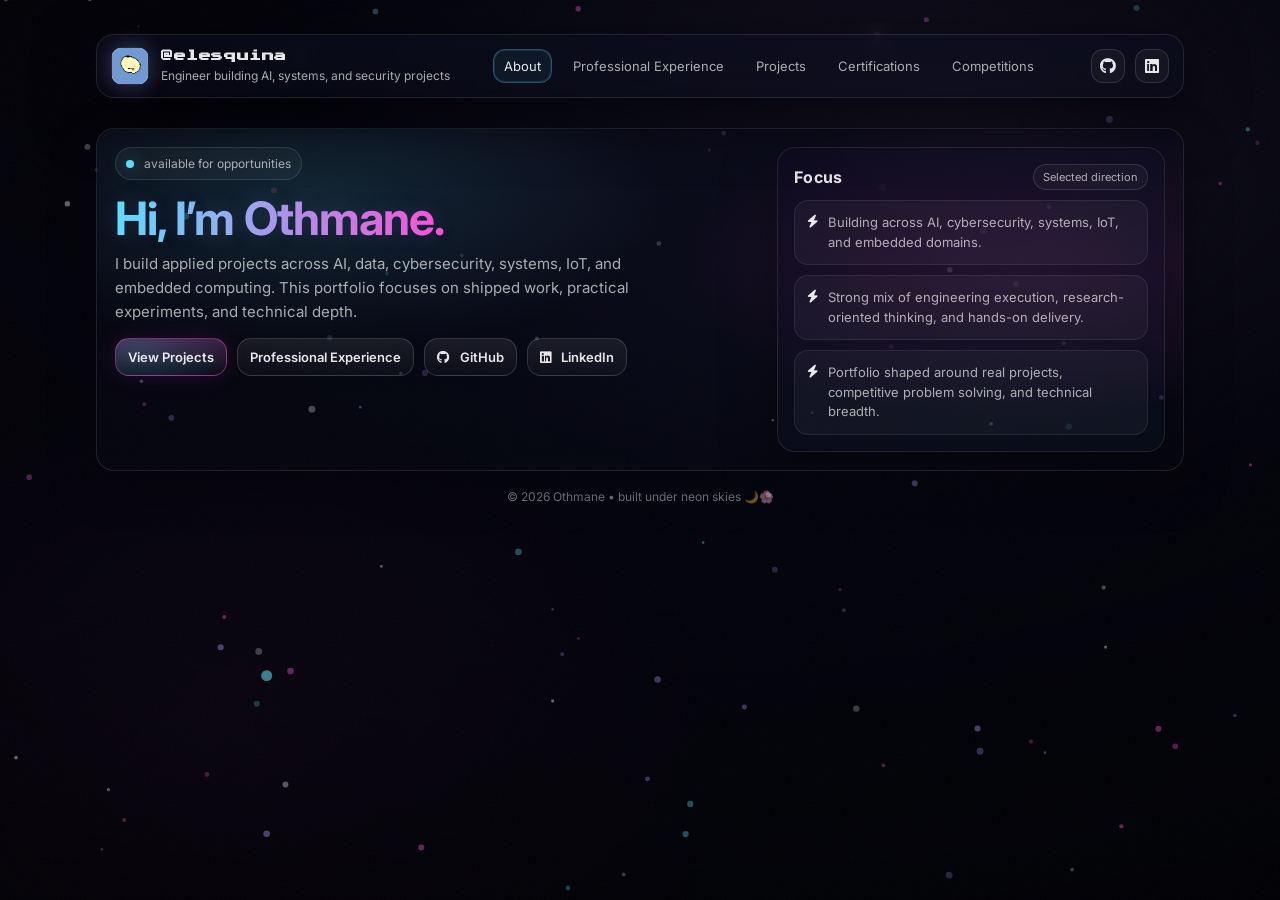
==== commit ea28fc8b: "Add files via upload" ====
--- a/index.html
+++ b/index.html
@@ -5,13 +5,8 @@
   <meta name="viewport" content="width=device-width, initial-scale=1.0"/>
   <title>Othmane — Neon Sakura</title>
 
-  <!-- Favicon -->
   <link rel="icon" href="ico.png" type="image/png">
-
-  <!-- Icons -->
   <link rel="stylesheet" href="https://cdnjs.cloudflare.com/ajax/libs/font-awesome/6.4.2/css/all.min.css">
-
-  <!-- Fonts -->
   <link rel="preconnect" href="https://fonts.googleapis.com">
   <link rel="preconnect" href="https://fonts.gstatic.com" crossorigin>
   <link href="https://fonts.googleapis.com/css2?family=Press+Start+2P&family=Inter:wght@300;400;600;700&display=swap" rel="stylesheet">
@@ -21,15 +16,12 @@
       --bg: #070816;
       --ink: rgba(255,255,255,.90);
       --muted: rgba(255,255,255,.66);
-
       --panel: rgba(10, 12, 28, .62);
       --panel2: rgba(10, 12, 28, .40);
       --border: rgba(255,255,255,.10);
-
       --cyan: #5de1ff;
       --pink: #ff4fd8;
       --purple: #a78bfa;
-
       --radius: 18px;
       --shadow: 0 18px 60px rgba(0,0,0,.55);
     }
@@ -44,7 +36,6 @@
       overflow-x:hidden;
     }
 
-    /* Sakura neon GIF background */
     .bg{
       position:fixed;
       inset:0;
@@ -57,7 +48,6 @@
       transform: translateZ(0);
     }
 
-    /* readability overlay */
     .vignette{
       position:fixed;
       inset:0;
@@ -68,7 +58,6 @@
       pointer-events:none;
     }
 
-    /* scanlines */
     .scanlines{
       position:fixed;
       inset:0;
@@ -86,7 +75,6 @@
       opacity:.26;
     }
 
-    /* tiny grain */
     .grain{
       position:fixed;
       inset:-40%;
@@ -102,7 +90,6 @@
       100%{ transform:translate3d(2%, 2%, 0) rotate(1deg); }
     }
 
-    /* particles canvas */
     #particles{
       position:fixed;
       inset:0;
@@ -113,9 +100,8 @@
       opacity:.55;
     }
 
-    /* layout */
     .wrap{
-      max-width: 1080px;
+      max-width: 1120px;
       margin: 0 auto;
       padding: 22px 16px 76px;
     }
@@ -144,19 +130,20 @@
       display:flex;
       align-items:center;
       gap: 12px;
-      min-width: 220px;
-    }
-  .logo{
-    width:38px;
-    height:38px;
-    border-radius:12px;
-    background-image: url("./ico.png");
-    background-size: cover;
-    background-position: center;
-    background-repeat: no-repeat;
-    border:1px solid rgba(255,255,255,.14);
-    box-shadow: 0 0 22px rgba(93,225,255,.20), 0 0 28px rgba(255,79,216,.16);
-  }
+      min-width: 240px;
+    }
+
+    .logo{
+      width:38px;
+      height:38px;
+      border-radius:12px;
+      background-image: url("./ico.png");
+      background-size: cover;
+      background-position: center;
+      background-repeat: no-repeat;
+      border:1px solid rgba(255,255,255,.14);
+      box-shadow: 0 0 22px rgba(93,225,255,.20), 0 0 28px rgba(255,79,216,.16);
+    }
 
     .brand h1{
       margin:0;
@@ -165,6 +152,7 @@
       letter-spacing: .6px;
       line-height: 1.2;
     }
+
     .brand span{
       display:block;
       margin-top:4px;
@@ -179,6 +167,7 @@
       gap: 10px;
       justify-content:flex-end;
     }
+
     nav a{
       color: var(--muted);
       text-decoration:none;
@@ -189,11 +178,13 @@
       transition: .18s ease;
       white-space:nowrap;
     }
+
     nav a:hover{
       color: var(--ink);
       border-color: rgba(255,255,255,.12);
       background: rgba(255,255,255,.04);
     }
+
     nav a.active{
       color: var(--ink);
       border-color: rgba(93,225,255,.30);
@@ -207,6 +198,7 @@
       gap: 10px;
       margin-left: 4px;
     }
+
     .social a{
       width: 34px;
       height: 34px;
@@ -219,16 +211,14 @@
       text-decoration:none;
       transition: .18s ease;
     }
+
     .social a:hover{
       transform: translateY(-1px);
       border-color: rgba(255,79,216,.35);
       box-shadow: 0 12px 22px rgba(0,0,0,.35);
     }
 
-    /* page shell */
-    main{
-      margin-top: 12px;
-    }
+    main{ margin-top: 12px; }
 
     .panel{
       margin-top: 18px;
@@ -240,6 +230,7 @@
       position:relative;
       overflow:hidden;
     }
+
     .panel::before{
       content:"";
       position:absolute;
@@ -263,13 +254,16 @@
       font-size: 12px;
       width: fit-content;
     }
+
     .dot{
-      width:8px; height:8px;
+      width:8px;
+      height:8px;
       border-radius: 99px;
       background: var(--cyan);
       box-shadow: 0 0 18px rgba(93,225,255,.55);
       animation: pulse 1.4s ease-in-out infinite;
     }
+
     @keyframes pulse{
       0%,100%{ transform:scale(1); opacity:.7; }
       50%{ transform:scale(1.35); opacity:1; }
@@ -277,17 +271,18 @@
 
     .hero{
       display:grid;
-      grid-template-columns: 1.2fr .8fr;
+      grid-template-columns: 1.25fr .75fr;
       gap: 16px;
       align-items:stretch;
     }
 
     .hero h2{
       margin: 14px 0 10px;
-      font-size: clamp(26px, 4vw, 44px);
+      font-size: clamp(28px, 4vw, 46px);
       letter-spacing: -0.02em;
       line-height: 1.05;
     }
+
     .glow{
       background: linear-gradient(90deg, var(--cyan), var(--pink));
       -webkit-background-clip:text;
@@ -295,53 +290,14 @@
       color:transparent;
       text-shadow: 0 0 30px rgba(93,225,255,.12), 0 0 30px rgba(255,79,216,.10);
     }
+
     .lead{
       margin: 0 0 14px;
       color: var(--muted);
-      line-height: 1.55;
+      line-height: 1.6;
       font-size: 15px;
-      max-width: 62ch;
-    }
-
-
-    /* achievements */
-    .achievements{
-      margin-top: 12px;
-      padding: 12px 12px;
-      border-radius: 16px;
-      border:1px solid rgba(255,255,255,.10);
-      background: rgba(255,255,255,.04);
-    }
-    .ach-title{
-      display:flex;
-      align-items:center;
-      justify-content:space-between;
-      margin-bottom: 10px;
-    }
-    .ach-list{
-      list-style:none;
-      padding:0;
-      margin:0;
-      display:flex;
-      flex-direction:column;
-      gap: 8px;
-    }
-    .ach-list li{
-      display:flex;
-      align-items:flex-start;
-      gap: 10px;
-      color: var(--muted);
-      font-size: 13px;
-      line-height: 1.45;
-    }
-    .ach-list i{
-      margin-top: 2px;
-      color: rgba(255,255,255,.92);
-      text-shadow: 0 0 18px rgba(93,225,255,.16), 0 0 18px rgba(255,79,216,.10);
-      width: 18px;
-      text-align:center;
-    }
-    .ach-list b{ color: rgba(255,255,255,.88); }
+      max-width: 64ch;
+    }
 
     .actions{
       display:flex;
@@ -369,11 +325,13 @@
       user-select:none;
       white-space:nowrap;
     }
+
     .btn:hover{
       transform: translateY(-1px);
       border-color: rgba(255,255,255,.22);
       box-shadow: 0 10px 24px rgba(0,0,0,.35);
     }
+
     .btn.primary{
       border-color: rgba(255,79,216,.42);
       background:
@@ -391,41 +349,50 @@
       position:relative;
       overflow:hidden;
     }
+
     .sidecard::after{
       content:"";
       position:absolute;
       inset:-40px;
       background:
-        conic-gradient(from 180deg at 50% 50%,
-          rgba(93,225,255,.14),
-          rgba(255,79,216,.14),
-          rgba(167,139,250,.14),
-          rgba(93,225,255,.14)
-        );
+        conic-gradient(from 180deg at 50% 50%, rgba(93,225,255,.14), rgba(255,79,216,.14), rgba(167,139,250,.14), rgba(93,225,255,.14));
       opacity:.16;
       filter: blur(16px);
       animation: spin 10s linear infinite;
       pointer-events:none;
     }
+
     @keyframes spin{ to{ transform: rotate(360deg); } }
     .sidecard > *{ position:relative; }
 
-    .stats{
-      display:grid;
-      grid-template-columns: 1fr 1fr;
-      gap: 12px;
-      margin-top: 10px;
-    }
-    .stat{
+    .side-list{
+      margin: 10px 0 0;
+      padding: 0;
+      list-style: none;
+      display: grid;
+      gap: 10px;
+    }
+
+    .side-list li{
+      display:flex;
+      gap: 10px;
+      align-items:flex-start;
+      color: var(--muted);
+      font-size: 13px;
+      line-height: 1.5;
       padding: 12px;
       border-radius: 14px;
-      border:1px solid rgba(255,255,255,.10);
+      border:1px solid rgba(255,255,255,.08);
       background: rgba(255,255,255,.04);
     }
-    .stat b{ display:block; font-size: 15px; }
-    .stat span{ display:block; margin-top:6px; font-size: 12px; color: var(--muted); }
-
-    /* content sections */
+
+    .side-list i{
+      margin-top: 2px;
+      color: rgba(255,255,255,.92);
+      width: 16px;
+      text-align:center;
+    }
+
     .title-row{
       display:flex;
       align-items:center;
@@ -434,11 +401,9 @@
       gap: 10px;
       margin-bottom: 10px;
     }
-    h3{
-      margin: 0;
-      font-size: 16px;
-      letter-spacing: .2px;
-    }
+
+    h3{ margin: 0; font-size: 16px; letter-spacing: .2px; }
+
     .badge{
       font-size: 11px;
       padding: 5px 9px;
@@ -455,6 +420,20 @@
       margin-top: 12px;
     }
 
+    .project-grid{
+      display:grid;
+      grid-template-columns: repeat(auto-fit, minmax(280px, 1fr));
+      gap: 14px;
+      margin-top: 12px;
+    }
+
+    .featured-grid{
+      display:grid;
+      gap: 14px;
+      margin-top: 12px;
+    }
+
+    .featured-card,
     .card{
       border-radius: 16px;
       border:1px solid rgba(255,255,255,.10);
@@ -464,49 +443,98 @@
       position:relative;
       overflow:hidden;
     }
+
+    .featured-card:hover,
     .card:hover{
       transform: translateY(-2px);
       border-color: rgba(93,225,255,.22);
       box-shadow: 0 20px 60px rgba(0,0,0,.40);
     }
-    .card h4{
+
+    .featured-card{
+      display:grid;
+      grid-template-columns: 1fr auto;
+      gap: 16px;
+      align-items:start;
+      background: linear-gradient(180deg, rgba(255,255,255,.06), rgba(255,255,255,.03));
+    }
+
+    .card h4,
+    .featured-card h4{
       margin: 0 0 6px;
-      font-size: 14px;
+      font-size: 15px;
       line-height: 1.2;
     }
+
     .meta{
       margin: 0 0 10px;
       color: rgba(255,255,255,.52);
       font-size: 12px;
     }
+
     .desc{
       color: var(--muted);
       font-size: 13px;
-      line-height: 1.5;
-    }
-
-    .chips{
+      line-height: 1.55;
+    }
+
+    .chips,
+    .filter-row{
       display:flex;
       flex-wrap:wrap;
       gap: 8px;
-      margin-top: 10px;
-    }
-    .chip{
+    }
+
+    .chips{ margin-top: 10px; }
+    .filter-row{ margin: 10px 0 6px; }
+
+    .chip,
+    .filter-btn{
       font-size: 11px;
-      padding: 5px 8px;
+      padding: 6px 10px;
       border-radius: 999px;
       background: rgba(93,225,255,.07);
       border:1px solid rgba(93,225,255,.18);
       color: rgba(255,255,255,.82);
     }
+
     .chip.pink{ background: rgba(255,79,216,.07); border-color: rgba(255,79,216,.18); }
     .chip.purple{ background: rgba(167,139,250,.07); border-color: rgba(167,139,250,.18); }
+
+    .filter-btn{
+      cursor:pointer;
+      background: rgba(255,255,255,.04);
+      border-color: rgba(255,255,255,.12);
+      transition: .18s ease;
+    }
+
+    .filter-btn:hover,
+    .filter-btn.active{
+      background: rgba(93,225,255,.10);
+      border-color: rgba(93,225,255,.28);
+      color: var(--ink);
+    }
 
     .buttons{
       display:flex;
       flex-wrap:wrap;
       gap: 10px;
       margin-top: 12px;
+    }
+
+    .project-actions{
+      min-width: 150px;
+      display:flex;
+      flex-direction:column;
+      gap: 10px;
+      align-items:flex-end;
+    }
+
+    .foot{
+      margin-top: 18px;
+      color: rgba(255,255,255,.45);
+      font-size: 12px;
+      text-align:center;
     }
 
     .video-container{
@@ -519,9 +547,10 @@
       border: 1px solid rgba(255,255,255,.10);
       background: rgba(0,0,0,.25);
     }
+
     .video-container iframe{
       position:absolute;
-      top:0; left:0;
+      inset:0;
       width:100%;
       height:100%;
       border:0;
@@ -535,31 +564,6 @@
       margin-top: 10px;
     }
 
-    .foot{
-      margin-top: 18px;
-      color: rgba(255,255,255,.45);
-      font-size: 12px;
-      text-align:center;
-    }
-
-    @media (max-width: 860px){
-      .tech-grid{ grid-template-columns: repeat(2, 1fr); }
-      .hero{ grid-template-columns: 1fr; }
-      .brand{ min-width:unset; }
-      .topbar{ flex-wrap:wrap; justify-content:center; }
-      nav{ justify-content:center; }
-    }
-
-    @media (max-width: 420px){
-      .tech-grid{ grid-template-columns: 1fr; }
-    }
-
-@media (prefers-reduced-motion: reduce){
-      .grain, .dot, .sidecard::after{ animation:none !important; }
-      .scanlines{ opacity:.10; }
-    }
-  
-    /* loader */
     .top-progress{
       position:fixed;
       top:0;
@@ -586,11 +590,13 @@
       backdrop-filter: blur(8px);
       transition: opacity .35s ease, transform .35s ease;
     }
+
     .loader.hidden{
       opacity:0;
       transform: translateY(-6px);
       pointer-events:none;
     }
+
     .loader-card{
       width:min(520px, 92vw);
       padding: 18px 18px 16px;
@@ -601,6 +607,7 @@
       position:relative;
       overflow:hidden;
     }
+
     .loader-card::before{
       content:"";
       position:absolute;
@@ -610,8 +617,10 @@
         radial-gradient(420px 220px at 85% 45%, rgba(255,79,216,.16), transparent 65%);
       pointer-events:none;
     }
+
     .loader-logo{
-      width:52px; height:52px;
+      width:52px;
+      height:52px;
       border-radius: 18px;
       background-image: url("./ico.png");
       background-size: cover;
@@ -621,10 +630,12 @@
       box-shadow: 0 0 26px rgba(93,225,255,.22), 0 0 32px rgba(255,79,216,.16);
       animation: floaty 2.1s ease-in-out infinite;
     }
+
     @keyframes floaty{
       0%,100%{ transform: translateY(0px); }
       50%{ transform: translateY(-4px); }
     }
+
     .loader-title{
       margin-top: 12px;
       font-family: "Press Start 2P", monospace;
@@ -632,12 +643,14 @@
       letter-spacing: .6px;
       position:relative;
     }
+
     .loader-sub{
       margin-top: 8px;
       color: var(--muted);
       font-size: 13px;
       position:relative;
     }
+
     .loader-bar{
       margin-top: 14px;
       height: 10px;
@@ -647,6 +660,7 @@
       overflow:hidden;
       position:relative;
     }
+
     .loader-bar-fill{
       height:100%;
       width: 12%;
@@ -656,19 +670,21 @@
       transition: width .35s ease;
       position:relative;
     }
+
     .loader-bar-fill::after{
       content:"";
       position:absolute;
-      top:0; left:-40%;
+      top:0;
+      left:-40%;
       width:40%;
       height:100%;
       background: linear-gradient(90deg, transparent, rgba(255,255,255,.35), transparent);
       animation: sweep 1.1s linear infinite;
       opacity:.8;
     }
-    @keyframes sweep{
-      to{ left:120%; }
-    }
+
+    @keyframes sweep{ to{ left:120%; } }
+
     .loader-hint{
       margin-top: 10px;
       font-size: 12px;
@@ -676,16 +692,12 @@
       position:relative;
     }
 
-    /* route/content enter animation */
-    #content.enter{
-      animation: contentIn .48s ease both;
-    }
+    #content.enter{ animation: contentIn .48s ease both; }
     @keyframes contentIn{
       from{ opacity:0; transform: translateY(8px); filter: blur(2px); }
       to{ opacity:1; transform: translateY(0); filter: blur(0); }
     }
 
-    /* skeleton shimmer */
     .skeleton{
       border-radius: 16px;
       border:1px solid rgba(255,255,255,.10);
@@ -693,34 +705,45 @@
       overflow:hidden;
       position:relative;
     }
+
     .skeleton::after{
       content:"";
       position:absolute;
-      top:0; left:-60%;
+      top:0;
+      left:-60%;
       width:60%;
       height:100%;
       background: linear-gradient(90deg, transparent, rgba(255,255,255,.10), transparent);
       animation: shimmer 1.25s linear infinite;
     }
-    @keyframes shimmer{
-      to{ left:120%; }
-    }
+
+    @keyframes shimmer{ to{ left:120%; } }
     .sk-line{ height: 12px; border-radius: 999px; background: rgba(255,255,255,.06); margin: 10px 0; }
     .sk-line.sm{ width: 45%; }
     .sk-line.md{ width: 72%; }
     .sk-line.lg{ width: 92%; }
 
-</style>
+    @media (max-width: 860px){
+      .hero{ grid-template-columns: 1fr; }
+      .brand{ min-width:unset; }
+      .topbar{ flex-wrap:wrap; justify-content:center; }
+      nav{ justify-content:center; }
+      .featured-card{ grid-template-columns: 1fr; }
+      .project-actions{ align-items:flex-start; min-width: 0; }
+    }
+
+    @media (prefers-reduced-motion: reduce){
+      .grain, .dot, .sidecard::after, .loader-logo{ animation:none !important; }
+      .scanlines{ opacity:.10; }
+    }
+  </style>
 </head>
-
 <body>
   <div class="bg" aria-hidden="true"></div>
   <div class="vignette" aria-hidden="true"></div>
   <div class="scanlines" aria-hidden="true"></div>
   <div class="grain" aria-hidden="true"></div>
-
   <canvas id="particles"></canvas>
-
   <div id="top-progress" class="top-progress" aria-hidden="true"></div>
 
   <div id="loader" class="loader" role="status" aria-live="polite">
@@ -742,15 +765,16 @@
           <div class="logo" aria-hidden="true"></div>
           <div>
             <h1>@elesquina</h1>
-            <span>Othmane - Computer Science Engineering Student</span>
+            <span>Engineer building AI, systems, and security projects</span>
           </div>
         </div>
 
         <nav class="nav-links" aria-label="Primary">
-          <a href="#home" data-route="home">Home</a>
+          <a href="#about" data-route="about">About</a>
+          <a href="#professional-experience" data-route="professional-experience">Professional Experience</a>
           <a href="#projects" data-route="projects">Projects</a>
+          <a href="#certifications" data-route="certifications">Certifications</a>
           <a href="#competitions" data-route="competitions">Competitions</a>
-<a href="#experiences-certifications" data-route="experiences-certifications">Experiences</a>
         </nav>
 
         <div class="social" aria-label="Social links">
@@ -772,14 +796,11 @@
   </div>
 
   <script>
-    // ====== NAV ACTIVE ======
     const navLinks = Array.from(document.querySelectorAll("nav a[data-route]"));
     function setActive(route){
       navLinks.forEach(a => a.classList.toggle("active", a.dataset.route === route));
     }
 
-    
-    // ====== LOADER + TRANSITIONS ======
     const loader = document.getElementById("loader");
     const loaderFill = document.getElementById("loaderFill");
     const topProgress = document.getElementById("top-progress");
@@ -801,7 +822,6 @@
       if (!topProgress) return;
       topProgress.style.opacity = "1";
       topProgress.style.width = "0%";
-      // animate to 90% quickly
       requestAnimationFrame(() => {
         topProgress.style.transition = "width .35s ease, opacity .2s ease";
         topProgress.style.width = "90%";
@@ -819,19 +839,16 @@
       const content = document.getElementById("content");
       if (!content) return;
       content.classList.remove("enter");
-      // reflow to restart animation
       void content.offsetWidth;
       content.classList.add("enter");
     }
 
-    // quick keyboard shortcuts
     window.addEventListener("keydown", (e) => {
       if (e.target && (e.target.tagName === "INPUT" || e.target.tagName === "TEXTAREA")) return;
       if (e.key.toLowerCase() === "g") window.open("https://github.com/elEsquina", "_blank");
       if (e.key.toLowerCase() === "l") window.open("https://www.linkedin.com/in/othmane-azoubi-593814257", "_blank");
     });
 
-    // ====== PARTICLES (NEON SPARKLES) ======
     const canvas = document.getElementById('particles');
     const ctx = canvas.getContext('2d');
 
@@ -860,31 +877,24 @@
 
     class Particle {
       constructor(){ this.reset(); }
-
       reset(){
         this.x = Math.random() * window.innerWidth;
         this.y = Math.random() * window.innerHeight;
         this.size = Math.random() * 2.4 + 1.2;
         this.baseSize = this.size;
-
         this.speedX = Math.random() * 0.35 - 0.175;
         this.speedY = Math.random() * 0.35 - 0.175;
-
         this.alpha = Math.random() * 0.45 + 0.35;
         this.baseAlpha = this.alpha;
-
         this.isActive = false;
         this.activeTimer = 0;
         this.trail = [];
-
         this.color = palette[Math.floor(Math.random() * palette.length)];
       }
-
       update(){
         if (this.isActive){
           this.trail.push({ x: this.x, y: this.y, a: this.alpha });
           if (this.trail.length > trailLength) this.trail.shift();
-
           this.activeTimer -= 16.67;
           if (this.activeTimer <= 0){
             this.isActive = false;
@@ -895,15 +905,12 @@
         } else {
           this.x += this.speedX;
           this.y += this.speedY;
-
           if (this.x < -30 || this.x > window.innerWidth + 30) this.speedX *= -1;
           if (this.y < -30 || this.y > window.innerHeight + 30) this.speedY *= -1;
           this.trail = [];
         }
       }
-
       draw(){
-        // Trail
         for (let i = 0; i < this.trail.length; i++){
           const t = this.trail[i];
           const k = (i + 1) / this.trail.length;
@@ -913,13 +920,11 @@
           ctx.arc(t.x, t.y, this.size * k, 0, Math.PI * 2);
           ctx.fill();
         }
-        // Core
         ctx.fillStyle = `rgba(${this.color.r}, ${this.color.g}, ${this.color.b}, ${this.alpha})`;
         ctx.beginPath();
         ctx.arc(this.x, this.y, this.size, 0, Math.PI * 2);
         ctx.fill();
       }
-
       activate(){
         this.isActive = true;
         this.size = this.baseSize * 1.9;
@@ -952,33 +957,44 @@
     animateParticles();
     setInterval(activateRandomParticle, 1800);
 
-    // ====== CONTENT RENDERING (USING data.json) ======
+    function normalizeTags(tags){
+      return Array.isArray(tags) ? tags.filter(Boolean) : [];
+    }
+
+    function titleCase(str){
+      return String(str || '').replace(/[-_]/g, ' ').replace(/\b\w/g, c => c.toUpperCase());
+    }
+
+    function renderTagChips(tags){
+      return normalizeTags(tags).map((tag, i) => {
+        const classes = ["chip", i % 3 === 1 ? "pink" : i % 3 === 2 ? "purple" : ""].filter(Boolean).join(" ");
+        return `<span class="${classes}">${titleCase(tag)}</span>`;
+      }).join("");
+    }
+
     async function loadContent() {
       const contentDiv = document.getElementById('content');
-
-        // Skeleton while loading
-        contentDiv.innerHTML = `
-          <section class="panel">
-            <div class="kicker"><span class="dot"></span> online</div>
-            <div class="hero" style="margin-top:12px;">
-              <div class="skeleton" style="padding:14px;">
-                <div class="sk-line lg"></div>
-                <div class="sk-line md"></div>
-                <div class="sk-line md"></div>
-                <div class="sk-line sm"></div>
-              </div>
-              <div class="skeleton" style="padding:14px;">
-                <div class="sk-line md"></div>
-                <div class="sk-line lg"></div>
-                <div class="sk-line sm"></div>
-                <div class="sk-line md"></div>
-              </div>
+      contentDiv.innerHTML = `
+        <section class="panel">
+          <div class="kicker"><span class="dot"></span> online</div>
+          <div class="hero" style="margin-top:12px;">
+            <div class="skeleton" style="padding:14px;">
+              <div class="sk-line lg"></div>
+              <div class="sk-line md"></div>
+              <div class="sk-line md"></div>
+              <div class="sk-line sm"></div>
             </div>
-          </section>
-        `;
-          contentEnter();
-        setLoaderProgress(18);
-
+            <div class="skeleton" style="padding:14px;">
+              <div class="sk-line md"></div>
+              <div class="sk-line lg"></div>
+              <div class="sk-line sm"></div>
+              <div class="sk-line md"></div>
+            </div>
+          </div>
+        </section>
+      `;
+      contentEnter();
+      setLoaderProgress(18);
 
       try {
         const response = await fetch('data.json');
@@ -986,138 +1002,137 @@
         const data = await response.json();
         setLoaderProgress(65);
 
-        function renderHome(){
-          setActive("home");
+        function renderAbout(){
+          setActive("about");
+          const highlights = [
+            "Building across AI, cybersecurity, systems, IoT, and embedded domains.",
+            "Strong mix of engineering execution, research-oriented thinking, and hands-on delivery.",
+            "Portfolio shaped around real projects, competitive problem solving, and technical breadth."
+          ];
+
           contentDiv.innerHTML = `
             <section class="panel">
               <div class="hero">
                 <div>
-                  <div class="kicker"><span class="dot"></span> online</div>
-                  <h2><span class="glow">Hi! I am Othmane,</span></h2>
-                  <p class="lead">I merge cybersecurity, IoT, AI, and embedded systems into innovative projects.</p>
-
-                  <div class="achievements" aria-label="Achievements">
-                    <div class="ach-title"><span class="badge">Achievements</span></div>
-                    <ul class="ach-list">
-                      <li><i class="fa-solid fa-trophy"></i><span><b>UofTCTF 2025:</b> 24th worldwide, <b>1st in Morocco</b> (UM6P College Of Computing CTF Team)</span></li>
-                      <li><i class="fa-solid fa-flag"></i><span><b>CTF Author and Player:</b> UM6P College of Computing Official Team</span></li>
-                      <li><i class="fa-solid fa-award"></i><span><b>1st Prize:</b> Local Domotics Competition @ UM6P (AI + IoT smart urban residence)</span></li>
-                      <li><i class="fa-solid fa-people-group"></i><span><b>Student Lead:</b> UM6P ACM Student Chapter Cyber Security Division (UM6P Rabat and Benguerir Campuses)</span></li>
-                    </ul>
-                  </div>
+                  <div class="kicker"><span class="dot"></span> available for opportunities</div>
+                  <h2><span class="glow">Hi, I’m Othmane.</span></h2>
+                  <p class="lead">I build applied projects across AI, data, cybersecurity, systems, IoT, and embedded computing. This portfolio focuses on shipped work, practical experiments, and technical depth.</p>
                   <div class="actions">
                     <a class="btn primary" href="#projects">View Projects</a>
-                    <a class="btn" href="https://github.com/elEsquina" target="_blank" rel="noreferrer">
-                      <i class="fab fa-github"></i> GitHub
-                    </a>
-                    <a class="btn" href="https://www.linkedin.com/in/othmane-azoubi-593814257" target="_blank" rel="noreferrer">
-                      <i class="fab fa-linkedin"></i> LinkedIn
-                    </a>
+                    <a class="btn" href="#professional-experience">Professional Experience</a>
+                    <a class="btn" href="https://github.com/elEsquina" target="_blank" rel="noreferrer"><i class="fab fa-github"></i> GitHub</a>
+                    <a class="btn" href="https://www.linkedin.com/in/othmane-azoubi-593814257" target="_blank" rel="noreferrer"><i class="fab fa-linkedin"></i> LinkedIn</a>
                   </div>
                 </div>
 
                 <aside class="sidecard">
-                  <div style="display:flex; align-items:center; gap:10px; margin-bottom:10px;">
-                    <span class="badge">Technologies I enjoy</span>
+                  <div class="title-row">
+                    <h3>Focus</h3>
+                    <span class="badge">Selected direction</span>
                   </div>
-
-                  
-                  <div class="tech-grid">
-                    <div class="tech"><i class="fa-brands fa-python"></i><span>Python</span></div>
-                    <div class="tech"><i class="fa-solid fa-code"></i><span>Go</span></div>
-                    <div class="tech"><i class="fa-solid fa-code"></i><span>C/C++</span></div>
-                    <div class="tech"><i class="fa-brands fa-linux"></i><span>Linux</span></div>
-
-                    <div class="tech"><i class="fa-brands fa-git-alt"></i><span>Git</span></div>
-                    <div class="tech"><i class="fa-brands fa-docker"></i><span>Docker</span></div>
-                    <div class="tech"><i class="fa-solid fa-cubes-stacked"></i><span>Kubernetes</span></div>
-                    <div class="tech"><i class="fa-brands fa-aws"></i><span>AWS</span></div>
-
-                    <div class="tech"><i class="fa-solid fa-gears"></i><span>CI/CD</span></div>
-                    <div class="tech"><i class="fa-solid fa-network-wired"></i><span>Nmap</span></div>
-                    <div class="tech"><i class="fa-solid fa-bug"></i><span>Burp Suite</span></div>
-                    <div class="tech"><i class="fa-solid fa-wave-square"></i><span>Wireshark</span></div>
-
-                    <div class="tech"><i class="fa-solid fa-magnifying-glass"></i><span>Ghidra</span></div>
-                    <div class="tech"><i class="fa-solid fa-terminal"></i><span>pwntools</span></div>
-                    <div class="tech"><i class="fa-solid fa-microchip"></i><span>IoT/Embedded</span></div>
-                    <div class="tech"><i class="fa-solid fa-microchip"></i><span>RISC‑V ASM</span></div>
-
-                  <div style="margin-top:12px;color:var(--muted);font-size:13px;line-height:1.45;">
-                    <span style="color:rgba(93,225,255,.9)">Quick jump:</span>
-                    <a href="#experiences-certifications" style="color:rgba(255,255,255,.85); text-decoration:none;">experiences →</a>
-                  </div>
+                  <ul class="side-list">
+                    ${highlights.map(item => `<li><i class="fa-solid fa-bolt"></i><span>${item}</span></li>`).join('')}
+                  </ul>
                 </aside>
               </div>
             </section>
           `;
+          contentEnter();
         }
 
         function renderProjects(){
           setActive("projects");
+          const projects = Array.isArray(data.projects) ? data.projects : [];
+          const featured = projects.filter(p => p.featured);
+          const regular = featured.length ? projects.filter(p => !p.featured) : projects;
+          const allTags = [...new Set(projects.flatMap(p => normalizeTags(p.tags)).map(t => String(t).trim()).filter(Boolean))].sort((a,b)=>a.localeCompare(b));
+
+          contentDiv.innerHTML = `
+            <section class="panel">
+              <div class="title-row">
+                <h3>Projects</h3>
+                <span class="badge">${projects.length} items</span>
+              </div>
+              <p class="lead" style="margin-bottom:8px; max-width:none;">Use tags to sort the work by category.</p>
+              <div class="filter-row" id="project-filters">
+                <button class="filter-btn active" type="button" data-filter="all">All</button>
+                ${allTags.map(tag => `<button class="filter-btn" type="button" data-filter="${tag}">${titleCase(tag)}</button>`).join('')}
+              </div>
+
+              ${featured.length ? `
+                <div class="title-row" style="margin-top:18px;">
+                  <h3>Featured</h3>
+                  <span class="badge">priority work</span>
+                </div>
+                <div class="featured-grid" id="featured-projects">
+                  ${featured.map((p, idx) => `
+                    <article class="featured-card project-item" data-tags="${normalizeTags(p.tags).join(' ')}">
+                      <div>
+                        <h4>${p.title || `Project ${idx + 1}`}</h4>
+                        <div class="meta">${p.date || ''}</div>
+                        <div class="desc">${p.description || ''}</div>
+                        ${normalizeTags(p.tags).length ? `<div class="chips">${renderTagChips(p.tags)}</div>` : ''}
+                      </div>
+                      <div class="project-actions">
+                        ${p.github ? `<a class="btn primary" href="${p.github}" target="_blank" rel="noreferrer"><i class="fab fa-github"></i> Source</a>` : ''}
+                        ${p.report ? `<a class="btn" href="${p.report}" target="_blank" rel="noreferrer"><i class="fa-solid fa-file-lines"></i> Report</a>` : ''}
+                        ${p.link ? `<a class="btn" href="${p.link}" target="_blank" rel="noreferrer"><i class="fa-solid fa-arrow-up-right-from-square"></i> Live</a>` : ''}
+                        ${p.video ? `<a class="btn" href="${p.video}" target="_blank" rel="noreferrer"><i class="fa-solid fa-play"></i> Video</a>` : ''}
+                      </div>
+                    </article>
+                  `).join('')}
+                </div>
+              ` : ''}
+
+              <div class="title-row" style="margin-top:18px;">
+                <h3>${featured.length ? 'All Projects' : 'Project Gallery'}</h3>
+                <span class="badge">compact view</span>
+              </div>
+              <div class="project-grid" id="project-grid">
+                ${regular.map((p, idx) => `
+                  <article class="card project-item" data-tags="${normalizeTags(p.tags).join(' ')}">
+                    <h4>${p.title || `Project ${idx + 1}`}</h4>
+                    <div class="meta">${p.date || ''}</div>
+                    <div class="desc">${p.description || ''}</div>
+                    ${normalizeTags(p.tags).length ? `<div class="chips">${renderTagChips(p.tags)}</div>` : ''}
+                    <div class="buttons">
+                      ${p.github ? `<a class="btn primary" href="${p.github}" target="_blank" rel="noreferrer"><i class="fab fa-github"></i> Source</a>` : ''}
+                      ${p.report ? `<a class="btn" href="${p.report}" target="_blank" rel="noreferrer"><i class="fa-solid fa-file-lines"></i> Report</a>` : ''}
+                      ${p.link ? `<a class="btn" href="${p.link}" target="_blank" rel="noreferrer"><i class="fa-solid fa-arrow-up-right-from-square"></i> Live</a>` : ''}
+                      ${p.video ? `<a class="btn" href="${p.video}" target="_blank" rel="noreferrer"><i class="fa-solid fa-play"></i> Video</a>` : ''}
+                    </div>
+                  </article>
+                `).join('')}
+              </div>
+            </section>
+          `;
+
+          const filterButtons = Array.from(document.querySelectorAll('#project-filters .filter-btn'));
+          const items = Array.from(document.querySelectorAll('.project-item'));
+          filterButtons.forEach(btn => {
+            btn.addEventListener('click', () => {
+              const value = btn.dataset.filter;
+              filterButtons.forEach(b => b.classList.toggle('active', b === btn));
+              items.forEach(item => {
+                const tags = (item.dataset.tags || '').split(/\s+/).filter(Boolean);
+                const show = value === 'all' || tags.includes(value);
+                item.style.display = show ? '' : 'none';
+              });
+            });
+          });
+
+          contentEnter();
+        }
+
+        function renderCompetitions(){
+          setActive("competitions");
+          const list = Array.isArray(data.competitions) ? data.competitions : [];
           let html = `
             <section class="panel">
               <div class="title-row">
-                <h3>Projects</h3>
-                <span class="badge">${data.projects?.length || 0} items</span>
-              </div>
-              <div id="projects" class="grid">
-          `;
-
-          (data.projects || []).forEach((p, idx) => {
-            const chips = [];
-            if (p.github) chips.push('<span class="chip">GitHub</span>');
-            if (p.report) chips.push('<span class="chip pink">Report</span>');
-            if (p.video) chips.push('<span class="chip purple">Video</span>');
-            if (p.link) chips.push('<span class="chip">Link</span>');
-
-            html += `
-              <article class="card">
-                <h4>${p.title || `Project ${idx+1}`}</h4>
-                <div class="meta">${p.date || ""}</div>
-
-                ${p.video ? `
-                  <div class="video-container">
-                    <iframe
-                      src="${p.video}"
-                      title="${(p.title || "project") + " video"}"
-                      allow="accelerometer; autoplay; clipboard-write; encrypted-media; gyroscope; picture-in-picture"
-                      allowfullscreen
-                    ></iframe>
-                  </div>
-                ` : ""}
-
-                <div class="desc">${p.description || ""}</div>
-
-                ${chips.length ? `<div class="chips">${chips.join("")}</div>` : ""}
-
-                <div class="buttons">
-                  ${p.github ? `<a class="btn primary" href="${p.github}" target="_blank" rel="noreferrer"><i class="fab fa-github"></i> Source</a>` : ""}
-                  ${p.report ? `<a class="btn" href="${p.report}" target="_blank" rel="noreferrer"><i class="fa-solid fa-file-lines"></i> Report</a>` : ""}
-                  ${p.link ? `<a class="btn" href="${p.link}" target="_blank" rel="noreferrer"><i class="fa-solid fa-arrow-up-right-from-square"></i> Live</a>` : ""}
-                </div>
-              </article>
-            `;
-          });
-
-          html += `</div></section>`;
-          contentDiv.innerHTML = html;
-          contentEnter();
-        }
-
-        
-        function renderCompetitions(){
-          setActive("competitions");
-
-          const list = Array.isArray(data.competitions) ? data.competitions : [];
-
-          let html = `
-            <section class="panel">
-              <div class="title-row">
-                <h3>Competitions <span class="badge" style="margin-left:10px;">CTF • events • prizes</span></h3>
+                <h3>Competitions</h3>
                 <span class="badge">${list.length} items</span>
               </div>
-
               <div class="grid">
           `;
 
@@ -1134,7 +1149,6 @@
               <article class="card">
                 <h4>🏆 ${c.title || ""}</h4>
                 <div class="meta">${c.issuer || ""} • ${c.date || ""}</div>
-
                 ${c.video ? `
                   <div class="video-container">
                     <iframe
@@ -1145,13 +1159,9 @@
                     ></iframe>
                   </div>
                 ` : ""}
-
                 ${c.image ? `<img src="${c.image}" alt="${c.title || "competition"}" class="certificate-image" loading="lazy" referrerpolicy="no-referrer">` : ""}
-
                 ${c.description ? `<div class="desc">${c.description}</div>` : `<div class="desc" style="opacity:.85;">—</div>`}
-
                 ${chips.length ? `<div class="chips">${chips.join("")}</div>` : ""}
-
                 <div class="buttons">
                   ${c.link ? `<a class="btn primary" href="${c.link}" target="_blank" rel="noreferrer"><i class="fa-solid fa-arrow-up-right-from-square"></i> Details</a>` : ""}
                   ${c.report ? `<a class="btn" href="${c.report}" target="_blank" rel="noreferrer"><i class="fa-solid fa-file-lines"></i> Report</a>` : ""}
@@ -1165,17 +1175,50 @@
           contentEnter();
         }
 
-function renderExperiencesAndCertifications(){
-          setActive("experiences-certifications");
-
-          // experiences
+
+        function renderCertifications(){
+          setActive("certifications");
+          const list = Array.isArray(data.certificates) ? data.certificates : [];
           let html = `
             <section class="panel">
               <div class="title-row">
-                <h3>Experiences <span class="badge" style="margin-left:10px;">timeline</span></h3>
+                <h3>Certifications</h3>
+                <span class="badge">${list.length} items</span>
+              </div>
+              <div class="grid">
+          `;
+
+          if (list.length){
+            list.forEach((c) => {
+              html += `
+                <article class="card">
+                  <h4>${c.title || ""}</h4>
+                  <div class="meta">${c.issuer || ""} • ${c.date || ""}</div>
+                  ${c.image ? `<img src="${c.image}" alt="${c.title || "certificate"}" class="certificate-image" loading="lazy" referrerpolicy="no-referrer">` : ""}
+                  <div class="buttons">
+                    ${c.link ? `<a class="btn primary" href="${c.link}" target="_blank" rel="noreferrer"><i class="fa-solid fa-arrow-up-right-from-square"></i> Link</a>` : ""}
+                    ${c.report ? `<a class="btn" href="${c.report}" target="_blank" rel="noreferrer"><i class="fa-solid fa-file-lines"></i> Report</a>` : ""}
+                  </div>
+                </article>
+              `;
+            });
+          } else {
+            html += `<div class="card"><div class="desc">No certifications available.</div></div>`;
+          }
+
+          html += `</div></section>`;
+          contentDiv.innerHTML = html;
+          contentEnter();
+        }
+
+        function renderProfessionalExperience(){
+          setActive("professional-experience");
+          let html = `
+            <section class="panel">
+              <div class="title-row">
+                <h3>Professional Experience</h3>
                 <span class="badge">${data.experiences?.length || 0} items</span>
               </div>
-
               <div class="grid">
           `;
 
@@ -1186,7 +1229,7 @@
                   <h4>${e.title || ""}</h4>
                   <div class="meta">${e.company || ""} • ${e.date || ""}</div>
                   <div class="desc">${e.description || ""}</div>
-
+                  ${normalizeTags(e.tags).length ? `<div class="chips">${renderTagChips(e.tags)}</div>` : ''}
                   <div class="buttons">
                     ${e.link ? `<a class="btn primary" href="${e.link}" target="_blank" rel="noreferrer"><i class="fa-solid fa-arrow-up-right-from-square"></i> Details</a>` : ""}
                     ${e.report ? `<a class="btn" href="${e.report}" target="_blank" rel="noreferrer"><i class="fa-solid fa-file-lines"></i> Report</a>` : ""}
@@ -1195,42 +1238,7 @@
               `;
             });
           } else {
-            html += `<div class="card"><div class="desc">No experiences available.</div></div>`;
-          }
-
-          html += `</div></section>`;
-
-          // certifications
-          html += `
-            <section class="panel">
-              <div class="title-row">
-                <h3>Certifications <span class="badge" style="margin-left:10px;">proof</span></h3>
-                <span class="badge">${(data.certificates?.filter(c => !(/(ctf|competition|prize|hackathon|htb|meetup)/i.test(String(c.title || ""))) ).length) || 0} items</span>
-              </div>
-
-              <div class="grid">
-          `;
-
-          if (data.certificates && data.certificates.length){
-            const isCompetition = (title) => /(ctf|competition|prize|hackathon|htb|meetup)/i.test(String(title || ""));
-            const cleanCertificates = data.certificates.filter(c => !isCompetition(c.title));
-            cleanCertificates.forEach((c) => {
-              html += `
-                <article class="card">
-                  <h4>${c.title || ""}</h4>
-                  <div class="meta">${c.issuer || ""} • ${c.date || ""}</div>
-
-                  ${c.image ? `<img src="${c.image}" alt="${c.title || "certificate"}" class="certificate-image">` : ""}
-
-                  <div class="buttons">
-                    ${c.link ? `<a class="btn primary" href="${c.link}" target="_blank" rel="noreferrer"><i class="fa-solid fa-arrow-up-right-from-square"></i> Link</a>` : ""}
-                    ${c.report ? `<a class="btn" href="${c.report}" target="_blank" rel="noreferrer"><i class="fa-solid fa-file-lines"></i> Report</a>` : ""}
-                  </div>
-                </article>
-              `;
-            });
-          } else {
-            html += `<div class="card"><div class="desc">No certificates available.</div></div>`;
+            html += `<div class="card"><div class="desc">No experience entries available.</div></div>`;
           }
 
           html += `</div></section>`;
@@ -1238,15 +1246,14 @@
           contentEnter();
         }
 
-        // router
         function router(){
-          const hash = window.location.hash || "#home";
-          if (hash === "#home") return renderHome();
+          const hash = window.location.hash || "#about";
+          if (hash === "#about") return renderAbout();
           if (hash === "#projects") return renderProjects();
+          if (hash === "#certifications") return renderCertifications();
           if (hash === "#competitions") return renderCompetitions();
-          if (hash === "#experiences-certifications") return renderExperiencesAndCertifications();
-          // fallback
-          window.location.hash = "#home";
+          if (hash === "#professional-experience") return renderProfessionalExperience();
+          window.location.hash = "#about";
         }
 
         window.addEventListener("hashchange", () => { showTopProgress(); router(); });
@@ -1254,14 +1261,13 @@
         router();
         setLoaderProgress(92);
         setTimeout(hideLoader, 260);
-
       } catch (error) {
         console.error("Error loading data:", error);
         contentDiv.innerHTML = `
           <section class="panel">
             <div class="kicker"><span class="dot"></span> error</div>
             <h2><span class="glow">Couldn’t load data.json</span></h2>
-            <p class="lead">Make sure <b>data.json</b> is next to <b>index.html</b>.</p>
+            <p class="lead">Make sure <b>data.json</b> is next to <b>portfolio_refined.html</b>.</p>
           </section>
         `;
         setLoaderProgress(100);
@@ -1273,4 +1279,4 @@
     loadContent();
   </script>
 </body>
-</html>+</html>
